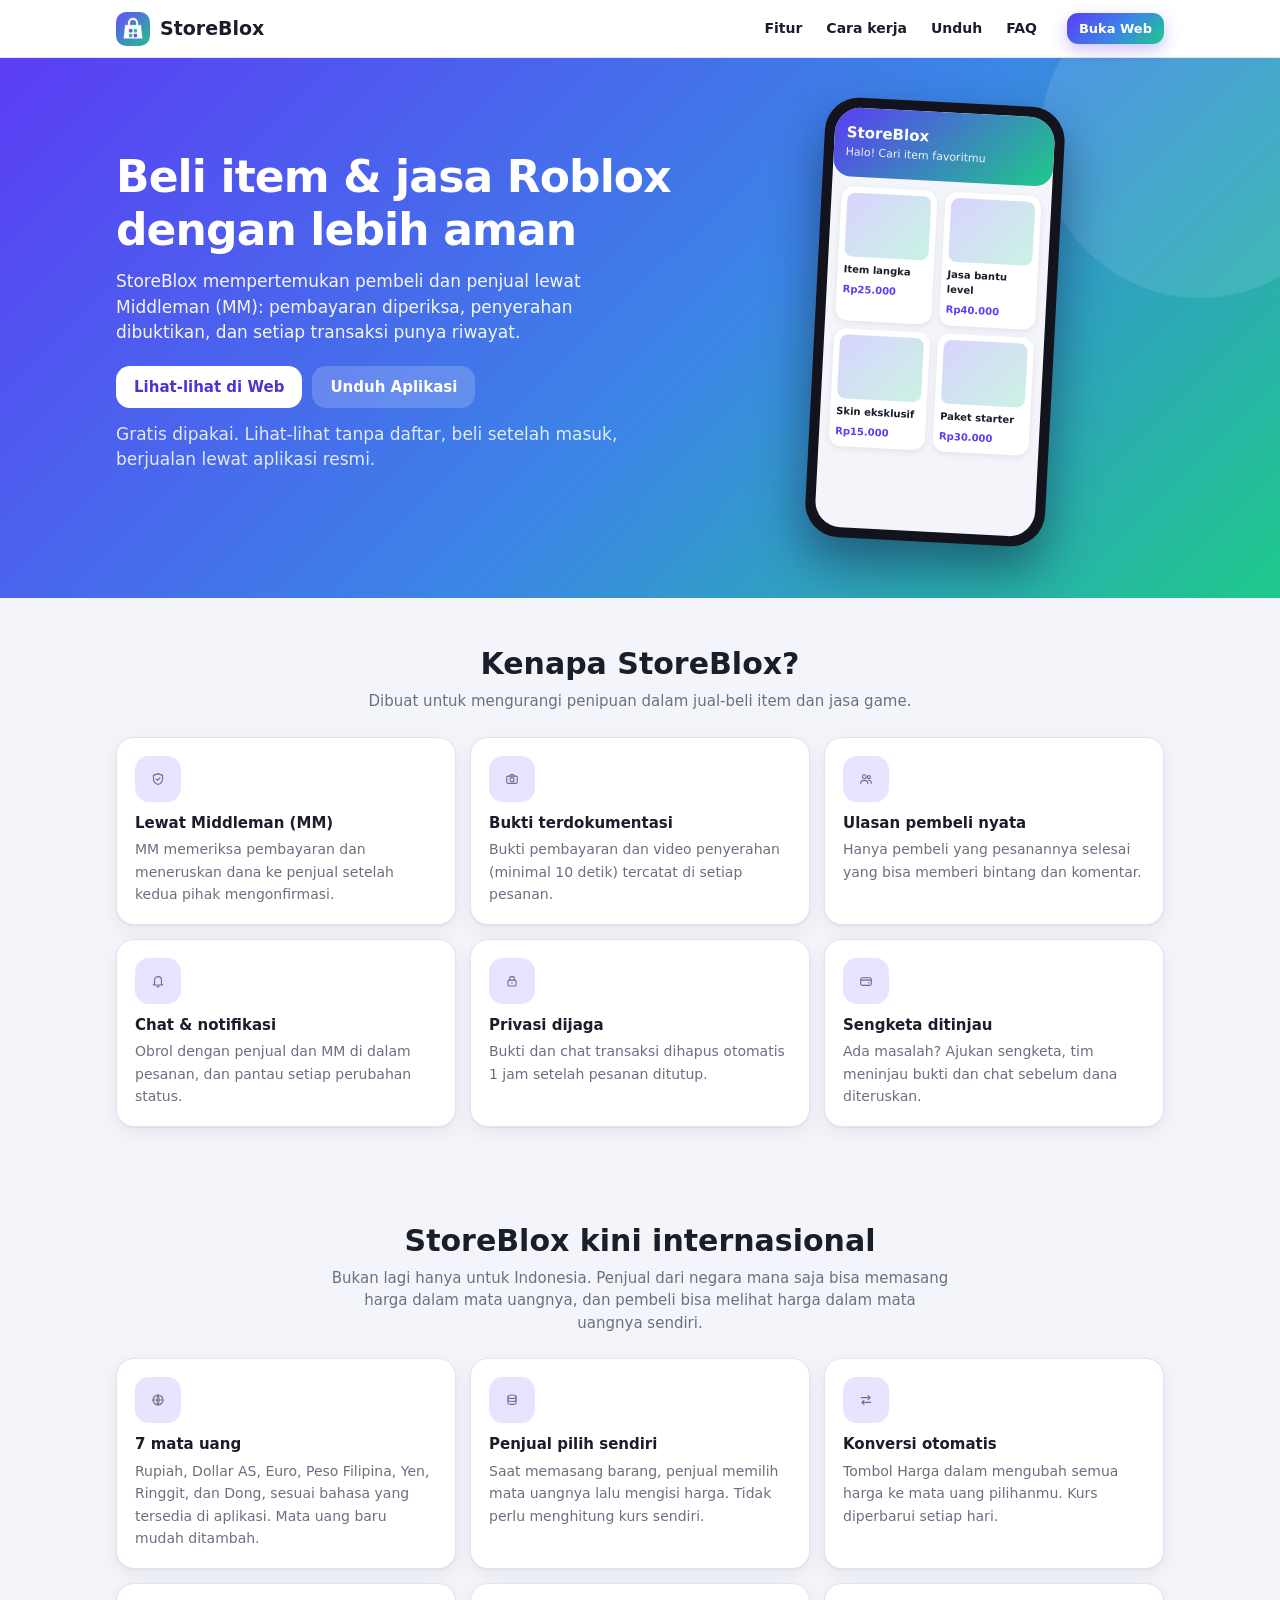
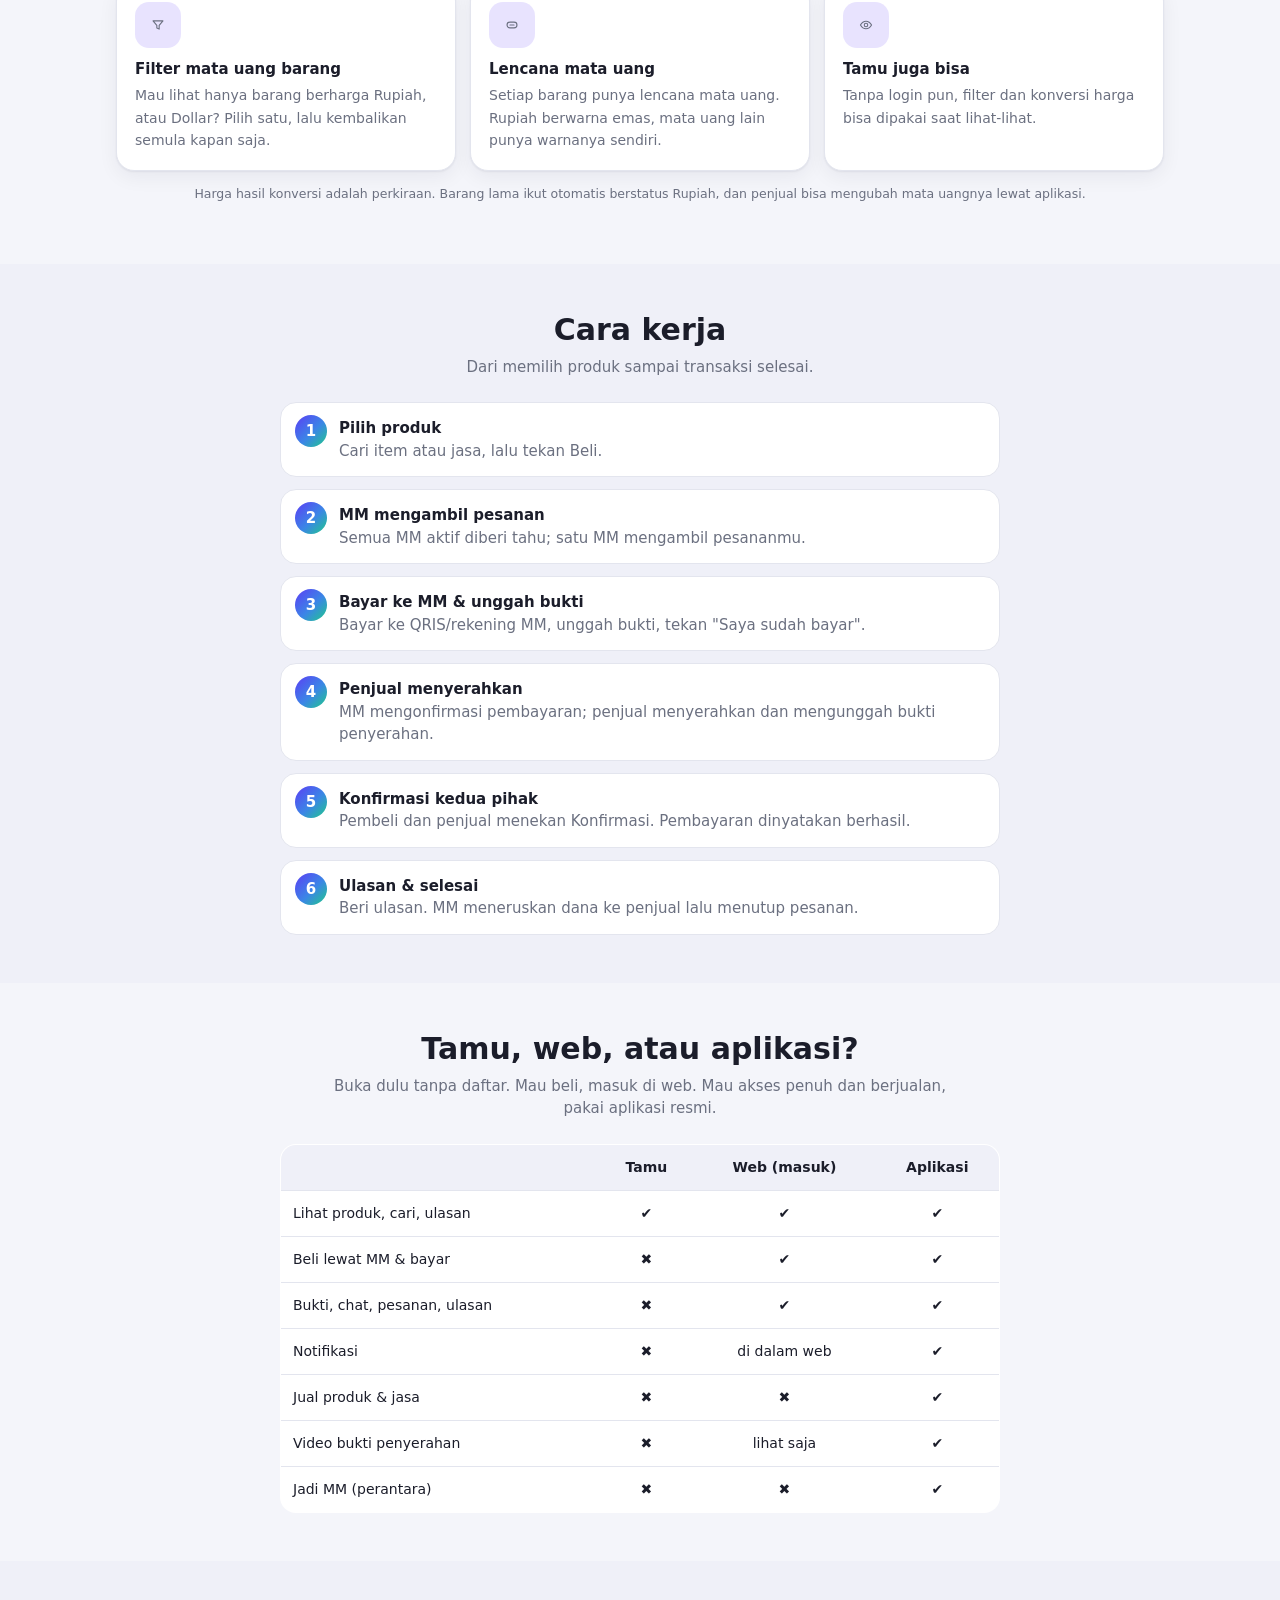
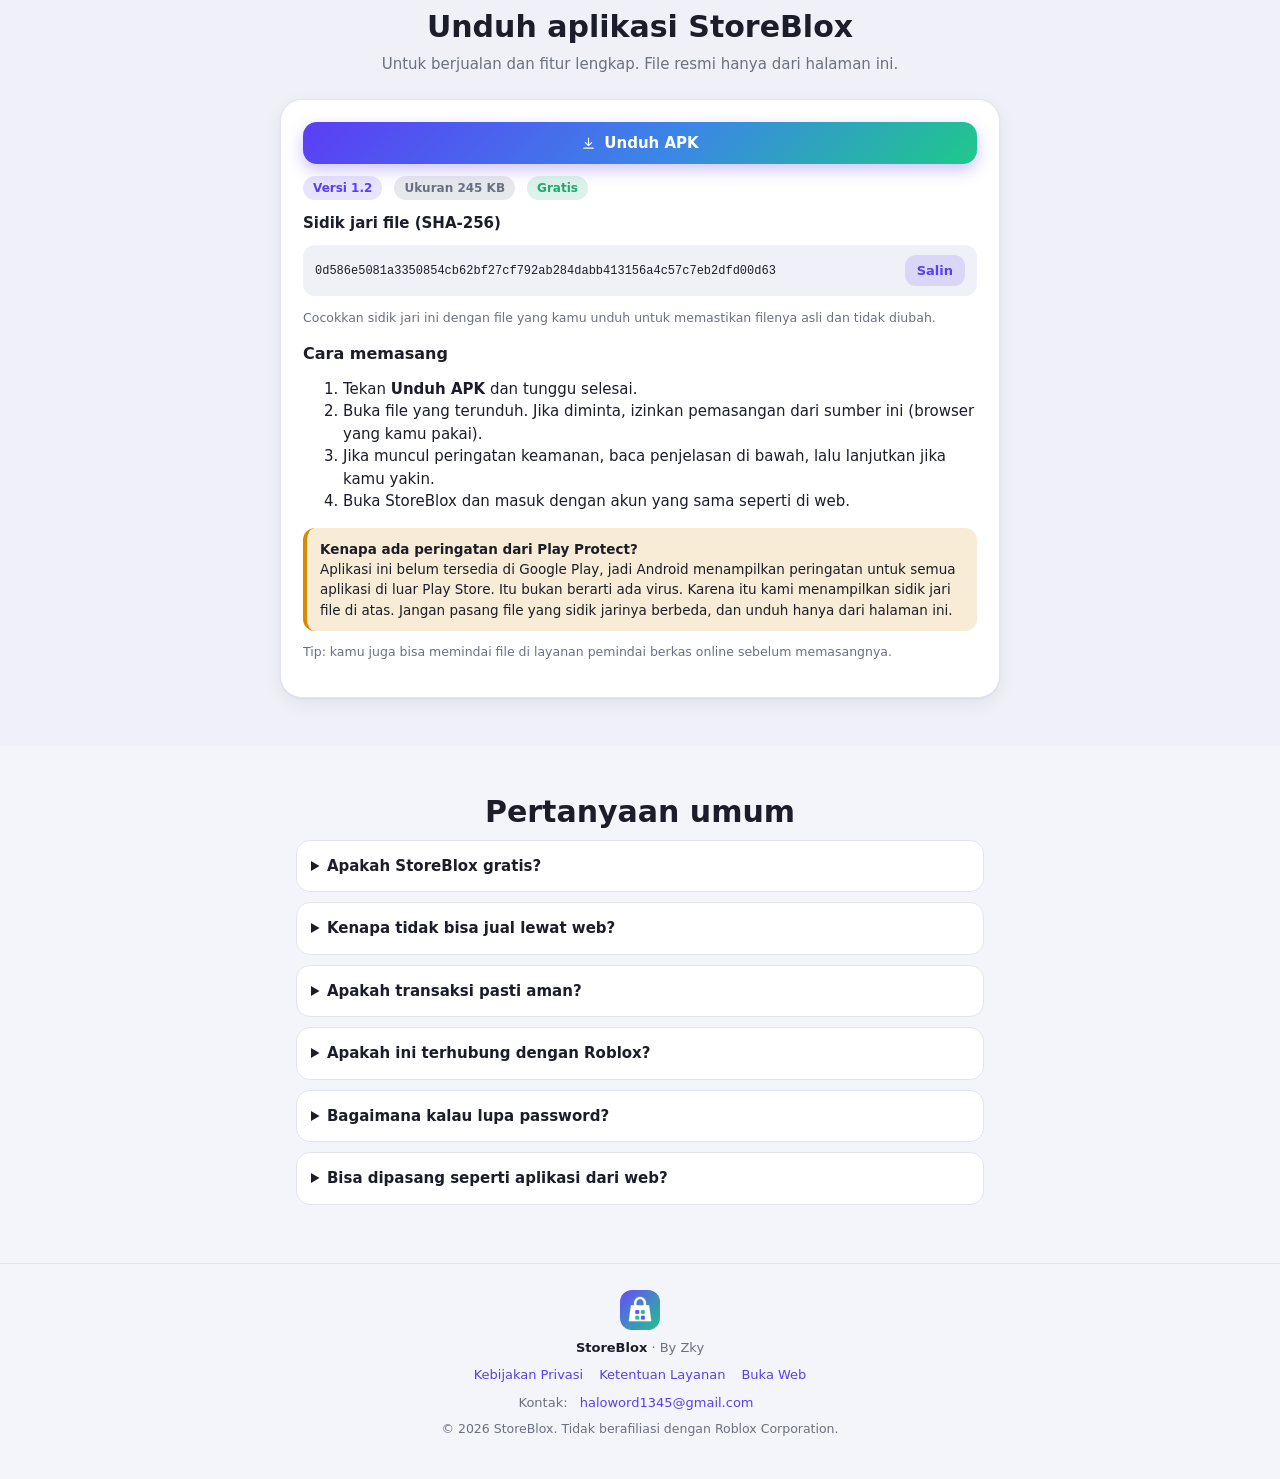
==== index.html @ 83eab91d "Add files via upload" ====
<!doctype html>
<html lang="id">
<head>
<meta charset="utf-8">
<meta name="viewport" content="width=device-width,initial-scale=1,viewport-fit=cover">
<title>StoreBlox (StorBlox) - Marketplace Item &amp; Jasa Roblox</title>
<meta name="description" content="StoreBlox (StorBlox): marketplace item dan jasa Roblox dengan Middleman, bukti terdokumentasi, dan ulasan. Lihat-lihat gratis di web, jual lewat aplikasi.">
<meta name="robots" content="index,follow,max-image-preview:large">
<meta name="theme-color" content="#5b3df5">
<meta http-equiv="Content-Security-Policy" content="default-src 'self'; img-src 'self' data:; style-src 'self' 'unsafe-inline'; script-src 'self'; base-uri 'self'; form-action 'self'; object-src 'none'">
<link rel="canonical" href="https://storblox404.github.io/">
<meta property="og:type" content="website">
<meta property="og:site_name" content="StoreBlox">
<meta property="og:locale" content="id_ID">
<meta property="og:title" content="StoreBlox - Beli item &amp; jasa Roblox lewat MM">
<meta property="og:description" content="Marketplace produk dan jasa Roblox dengan Middleman, bukti terdokumentasi, dan ulasan.">
<meta property="og:url" content="https://storblox404.github.io/">
<meta property="og:image" content="https://storblox404.github.io/og-image.png">
<meta property="og:image:alt" content="StoreBlox - marketplace item dan jasa Roblox">
<meta name="twitter:card" content="summary_large_image">
<meta name="twitter:title" content="StoreBlox (StorBlox) - Marketplace Item &amp; Jasa Roblox">
<meta name="twitter:description" content="Marketplace item dan jasa Roblox dengan Middleman, bukti terdokumentasi, dan ulasan.">
<meta name="twitter:image" content="https://storblox404.github.io/og-image.png">
<link rel="manifest" href="manifest.webmanifest">
<link rel="icon" href="favicon.ico" sizes="48x48">
<link rel="icon" href="icon-192.png" type="image/png" sizes="192x192">
<link rel="icon" href="favicon.png" type="image/png" sizes="48x48">
<link rel="apple-touch-icon" href="apple-touch-icon.png">
<link rel="stylesheet" href="style.css">
<script type="application/ld+json">
{
  "@context": "https://schema.org",
  "@graph": [
    {
      "@type": "WebSite",
      "@id": "https://storblox404.github.io/#website",
      "url": "https://storblox404.github.io/",
      "name": "StoreBlox",
      "alternateName": [
        "StorBlox",
        "Store Blox"
      ],
      "inLanguage": "id",
      "publisher": {
        "@id": "https://storblox404.github.io/#org"
      }
    },
    {
      "@type": "Organization",
      "@id": "https://storblox404.github.io/#org",
      "name": "StoreBlox",
      "alternateName": "StorBlox",
      "url": "https://storblox404.github.io/",
      "logo": "https://storblox404.github.io/icon-512.png",
      "email": "haloword1345@gmail.com"
    }
  ]
}
</script>
</head>
<body>
<header class="lnav"><div class="in">
  <a class="brand" href="index.html"><img src="icon-192.png" alt="" width="34" height="34"><span>StoreBlox</span></a>
  <nav><a href="#fitur">Fitur</a><a href="#cara">Cara kerja</a><a href="#unduh">Unduh</a><a href="#faq">FAQ</a></nav>
  <a class="btn btn-pri btn-sm cta" href="app.html">Buka Web</a>
</div></header>

<section class="lhero"><div class="wrap">
  <div>
    <h1>Beli item &amp; jasa Roblox dengan lebih aman</h1>
    <p>StoreBlox mempertemukan pembeli dan penjual lewat Middleman (MM): pembayaran diperiksa, penyerahan dibuktikan, dan setiap transaksi punya riwayat.</p>
    <div class="btns">
      <a class="btn btn-w" href="app.html">Lihat-lihat di Web</a>
      <a class="btn btn-o" href="#unduh">Unduh Aplikasi</a>
    </div>
    <p class="small" style="margin-top:14px;opacity:.85">Gratis dipakai. Lihat-lihat tanpa daftar, beli setelah masuk, berjualan lewat aplikasi resmi.</p>
  </div>
  <div class="phone" aria-hidden="true"><div class="scr">
    <div class="hb">StoreBlox<div style="font-weight:400;font-size:11px;opacity:.9">Halo! Cari item favoritmu</div></div>
    <div class="g">
      <div class="it"><i></i><b>Item langka</b><span>Rp25.000</span></div>
      <div class="it"><i></i><b>Jasa bantu level</b><span>Rp40.000</span></div>
      <div class="it"><i></i><b>Skin eksklusif</b><span>Rp15.000</span></div>
      <div class="it"><i></i><b>Paket starter</b><span>Rp30.000</span></div>
    </div>
  </div></div>
</div></section>

<section class="l" id="fitur"><div class="wrap">
  <h2>Kenapa StoreBlox?</h2>
  <p class="lead">Dibuat untuk mengurangi penipuan dalam jual-beli item dan jasa game.</p>
  <div class="feats">
    <div class="feat"><div class="ic"><span class="ico"><svg viewBox="0 0 24 24" aria-hidden="true"><path d="M12 2.8L19.8 5.8V11.8C19.8 16.3 16.5 19.8 12 21.4C7.5 19.8 4.2 16.3 4.2 11.8V5.8Z"/><path d="M8.6 12L11.1 14.5L15.6 9.6"/></svg></span></div><b>Lewat Middleman (MM)</b><span>MM memeriksa pembayaran dan meneruskan dana ke penjual setelah kedua pihak mengonfirmasi.</span></div>
    <div class="feat"><div class="ic"><span class="ico"><svg viewBox="0 0 24 24" aria-hidden="true"><rect x="3" y="7" width="18" height="12.5" rx="2.5"/><path d="M8 7L9.6 4.4H14.4L16 7"/><circle cx="12" cy="13.2" r="3.5"/></svg></span></div><b>Bukti terdokumentasi</b><span>Bukti pembayaran dan video penyerahan (minimal 10 detik) tercatat di setiap pesanan.</span></div>
    <div class="feat"><div class="ic"><span class="ico"><svg viewBox="0 0 24 24" aria-hidden="true"><circle cx="9" cy="8" r="3.2"/><path d="M2.8 20C2.8 16.3 5.4 14.4 9 14.4C12.6 14.4 15.2 16.3 15.2 20"/><circle cx="17" cy="8.8" r="2.6"/><path d="M16.2 14.2C19.2 14.2 21.2 16 21.2 19.4"/></svg></span></div><b>Ulasan pembeli nyata</b><span>Hanya pembeli yang pesanannya selesai yang bisa memberi bintang dan komentar.</span></div>
    <div class="feat"><div class="ic"><span class="ico"><svg viewBox="0 0 24 24" aria-hidden="true"><path d="M6 17V10.5A6 6 0 0 1 18 10.5V17L20 18.8H4Z"/><path d="M10 21.3Q12 23 14 21.3"/></svg></span></div><b>Chat &amp; notifikasi</b><span>Obrol dengan penjual dan MM di dalam pesanan, dan pantau setiap perubahan status.</span></div>
    <div class="feat"><div class="ic"><span class="ico"><svg viewBox="0 0 24 24" aria-hidden="true"><rect x="5" y="10.5" width="14" height="10" rx="2.5"/><path d="M8 10.5V8A4 4 0 0 1 16 8V10.5"/><circle class="f" cx="12" cy="15.3" r="1.3"/></svg></span></div><b>Privasi dijaga</b><span>Bukti dan chat transaksi dihapus otomatis 1 jam setelah pesanan ditutup.</span></div>
    <div class="feat"><div class="ic"><span class="ico"><svg viewBox="0 0 24 24" aria-hidden="true"><rect x="3" y="6.5" width="18" height="13" rx="3"/><path d="M3 10.5H21"/><circle class="f" cx="16.8" cy="15" r="1.3"/></svg></span></div><b>Sengketa ditinjau</b><span>Ada masalah? Ajukan sengketa, tim meninjau bukti dan chat sebelum dana diteruskan.</span></div>
  </div>
</div></section>

<section class="l" id="internasional"><div class="wrap">
  <h2>StoreBlox kini internasional</h2>
  <p class="lead">Bukan lagi hanya untuk Indonesia. Penjual dari negara mana saja bisa memasang harga dalam mata uangnya, dan pembeli bisa melihat harga dalam mata uangnya sendiri.</p>
  <div class="feats">
    <div class="feat"><div class="ic"><span class="ico"><svg viewBox="0 0 24 24" aria-hidden="true"><circle cx="12" cy="12" r="8.5"/><path d="M3.5 12H20.5M12 3.5C14.4 6 14.4 18 12 20.5M12 3.5C9.6 6 9.6 18 12 20.5"/></svg></span></div><b>7 mata uang</b><span>Rupiah, Dollar AS, Euro, Peso Filipina, Yen, Ringgit, dan Dong, sesuai bahasa yang tersedia di aplikasi. Mata uang baru mudah ditambah.</span></div>
    <div class="feat"><div class="ic"><span class="ico"><svg viewBox="0 0 24 24" aria-hidden="true"><ellipse cx="12" cy="6.5" rx="7" ry="3"/><path d="M5 6.5V11.5C5 13.2 8.1 14.5 12 14.5C15.9 14.5 19 13.2 19 11.5V6.5"/><path d="M5 11.5V16.5C5 18.2 8.1 19.5 12 19.5C15.9 19.5 19 18.2 19 16.5V11.5"/></svg></span></div><b>Penjual pilih sendiri</b><span>Saat memasang barang, penjual memilih mata uangnya lalu mengisi harga. Tidak perlu menghitung kurs sendiri.</span></div>
    <div class="feat"><div class="ic"><span class="ico"><svg viewBox="0 0 24 24" aria-hidden="true"><path d="M4 8H19M15.5 4.5L19 8L15.5 11.5"/><path d="M20 16H5M8.5 12.5L5 16L8.5 19.5"/></svg></span></div><b>Konversi otomatis</b><span>Tombol Harga dalam mengubah semua harga ke mata uang pilihanmu. Kurs diperbarui setiap hari.</span></div>
    <div class="feat"><div class="ic"><span class="ico"><svg viewBox="0 0 24 24" aria-hidden="true"><path d="M3.5 5H20.5L14 12.8V19L10 17V12.8Z"/></svg></span></div><b>Filter mata uang barang</b><span>Mau lihat hanya barang berharga Rupiah, atau Dollar? Pilih satu, lalu kembalikan semula kapan saja.</span></div>
    <div class="feat"><div class="ic"><span class="ico"><svg viewBox="0 0 24 24" aria-hidden="true"><rect x="3.5" y="7" width="17" height="10" rx="5"/><path d="M8.5 12H15.5"/></svg></span></div><b>Lencana mata uang</b><span>Setiap barang punya lencana mata uang. Rupiah berwarna emas, mata uang lain punya warnanya sendiri.</span></div>
    <div class="feat"><div class="ic"><span class="ico"><svg viewBox="0 0 24 24" aria-hidden="true"><path d="M2.5 12C5 7.5 8.4 5.5 12 5.5C15.6 5.5 19 7.5 21.5 12C19 16.5 15.6 18.5 12 18.5C8.4 18.5 5 16.5 2.5 12Z"/><circle cx="12" cy="12" r="3"/></svg></span></div><b>Tamu juga bisa</b><span>Tanpa login pun, filter dan konversi harga bisa dipakai saat lihat-lihat.</span></div>
  </div>
  <p class="small muted" style="text-align:center;margin-top:14px">Harga hasil konversi adalah perkiraan. Barang lama ikut otomatis berstatus Rupiah, dan penjual bisa mengubah mata uangnya lewat aplikasi.</p>
</div></section>

<section class="l" id="cara" style="background:var(--soft)"><div class="wrap">
  <h2>Cara kerja</h2>
  <p class="lead">Dari memilih produk sampai transaksi selesai.</p>
  <div class="steps">
    <div><b>Pilih produk</b><br><span class="muted">Cari item atau jasa, lalu tekan Beli.</span></div>
    <div><b>MM mengambil pesanan</b><br><span class="muted">Semua MM aktif diberi tahu; satu MM mengambil pesananmu.</span></div>
    <div><b>Bayar ke MM &amp; unggah bukti</b><br><span class="muted">Bayar ke QRIS/rekening MM, unggah bukti, tekan "Saya sudah bayar".</span></div>
    <div><b>Penjual menyerahkan</b><br><span class="muted">MM mengonfirmasi pembayaran; penjual menyerahkan dan mengunggah bukti penyerahan.</span></div>
    <div><b>Konfirmasi kedua pihak</b><br><span class="muted">Pembeli dan penjual menekan Konfirmasi. Pembayaran dinyatakan berhasil.</span></div>
    <div><b>Ulasan &amp; selesai</b><br><span class="muted">Beri ulasan. MM meneruskan dana ke penjual lalu menutup pesanan.</span></div>
  </div>
</div></section>

<section class="l"><div class="wrap">
  <h2>Tamu, web, atau aplikasi?</h2>
  <p class="lead">Buka dulu tanpa daftar. Mau beli, masuk di web. Mau akses penuh dan berjualan, pakai aplikasi resmi.</p>
  <table class="cmp"><tr><th></th><th>Tamu</th><th>Web (masuk)</th><th>Aplikasi</th></tr>
    <tr><td>Lihat produk, cari, ulasan</td><td>✔</td><td>✔</td><td>✔</td></tr>
    <tr><td>Beli lewat MM &amp; bayar</td><td>✖</td><td>✔</td><td>✔</td></tr>
    <tr><td>Bukti, chat, pesanan, ulasan</td><td>✖</td><td>✔</td><td>✔</td></tr>
    <tr><td>Notifikasi</td><td>✖</td><td>di dalam web</td><td>✔</td></tr>
    <tr><td>Jual produk &amp; jasa</td><td>✖</td><td>✖</td><td>✔</td></tr>
    <tr><td>Video bukti penyerahan</td><td>✖</td><td>lihat saja</td><td>✔</td></tr>
    <tr><td>Jadi MM (perantara)</td><td>✖</td><td>✖</td><td>✔</td></tr>
  </table>
</div></section>

<section class="l" id="unduh" style="background:var(--soft)"><div class="wrap">
  <h2>Unduh aplikasi StoreBlox</h2>
  <p class="lead">Untuk berjualan dan fitur lengkap. File resmi hanya dari halaman ini.</p>
  <div class="dl">
    <a id="apkBtn" class="btn btn-pri btn-block" href="#unduh"><span class="ico"><svg viewBox="0 0 24 24" aria-hidden="true"><path d="M12 3.5V15M7 10.5L12 15.5L17 10.5M4.5 19.5H19.5"/></svg></span><span>Unduh APK</span></a>
    <div class="meta"><span class="chip" id="apkVer">Versi -</span><span class="chip k-sub" id="apkSize"></span><span class="chip k-ok">Gratis</span></div>
    <b>Sidik jari file (SHA-256)</b>
    <div class="hash"><code id="apkHash">-</code><button class="btn btn-soft btn-sm" id="copyHash" type="button">Salin</button></div>
    <p class="small muted">Cocokkan sidik jari ini dengan file yang kamu unduh untuk memastikan filenya asli dan tidak diubah.</p>
    <h3 style="font-size:16px;margin-top:16px">Cara memasang</h3>
    <ol>
      <li>Tekan <b>Unduh APK</b> dan tunggu selesai.</li>
      <li>Buka file yang terunduh. Jika diminta, izinkan pemasangan dari sumber ini (browser yang kamu pakai).</li>
      <li>Jika muncul peringatan keamanan, baca penjelasan di bawah, lalu lanjutkan jika kamu yakin.</li>
      <li>Buka StoreBlox dan masuk dengan akun yang sama seperti di web.</li>
    </ol>
    <div class="notice k-warn" style="margin-top:12px"><b>Kenapa ada peringatan dari Play Protect?</b><br>Aplikasi ini belum tersedia di Google Play, jadi Android menampilkan peringatan untuk semua aplikasi di luar Play Store. Itu bukan berarti ada virus. Karena itu kami menampilkan sidik jari file di atas. Jangan pasang file yang sidik jarinya berbeda, dan unduh hanya dari halaman ini.</div>
    <p class="small muted">Tip: kamu juga bisa memindai file di layanan pemindai berkas online sebelum memasangnya.</p>
  </div>
</div></section>

<section class="l faq" id="faq"><div class="wrap" style="max-width:720px">
  <h2>Pertanyaan umum</h2>
  <details><summary>Apakah StoreBlox gratis?</summary><p>Ya, memakai web dan aplikasi gratis.</p></details>
  <details><summary>Kenapa tidak bisa jual lewat web?</summary><p>Penjual perlu mengunggah foto, merekam video bukti penyerahan, dan menerima notifikasi pesanan, yang paling andal di aplikasi. Web dipakai untuk membeli.</p></details>
  <details><summary>Apakah transaksi pasti aman?</summary><p>Tidak ada sistem yang bisa menjamin 100%. StoreBlox mengurangi risiko lewat MM, bukti, dan peninjauan sengketa. Tetap ikuti aturan: jangan bagikan password, PIN, atau kode OTP, dan bayar hanya ke QRIS/rekening yang tertera di halaman pembayaran pesanan.</p></details>
  <details><summary>Apakah ini terhubung dengan Roblox?</summary><p>Tidak. StoreBlox tidak berafiliasi dengan Roblox Corporation. Jual-beli akun, password, cookie, atau token sesi dilarang.</p></details>
  <details><summary>Bagaimana kalau lupa password?</summary><p>Tekan "Lupa password?" di halaman masuk. Kami mengirim kode ke emailmu untuk membuat password baru.</p></details>
  <details><summary>Bisa dipasang seperti aplikasi dari web?</summary><p>Bisa. Buka <a href="app.html">versi web</a> di Chrome, lalu pilih "Tambahkan ke layar utama".</p></details>
</div></section>

<footer class="lf"><div class="wrap">
  <img src="icon-192.png" alt="" width="40" height="40" style="margin:0 auto 8px;border-radius:12px">
  <div><b style="color:var(--text)">StoreBlox</b> · By Zky</div>
  <div style="margin:8px 0"><a href="privacy.html">Kebijakan Privasi</a><a href="terms.html">Ketentuan Layanan</a><a href="app.html">Buka Web</a></div>
  <div>Kontak: <a id="contactMail" href="#">-</a></div>
  <div class="small" style="margin-top:8px">&copy; <span id="yr">2026</span> StoreBlox. Tidak berafiliasi dengan Roblox Corporation.</div>
</div></footer>
<script src="config.js"></script>
<script src="landing.js"></script>
</body>
</html>
---- style.css ----
/* StoreBlox web - gaya bersama (halaman utama dan aplikasi web) */
:root{
  --pri:#5b3df5;--pri2:#3e27c9;--acc:#1fc98a;--blue:#3b86e6;
  --bg:#f4f5fa;--card:#fff;--text:#1b1d2a;--sub:#6b7080;--line:#e3e5ee;
  --danger:#e5484d;--ok:#1fa971;--warn:#d98a00;--soft:#eff0f8;
  --pri-s:rgba(91,61,245,.14);--ok-s:rgba(31,169,113,.15);--warn-s:rgba(217,138,0,.16);--danger-s:rgba(229,72,77,.14);--sub-s:rgba(107,112,128,.16);
  --shadow:0 1px 2px rgba(20,20,50,.06),0 6px 20px rgba(20,20,50,.06);
  --r:16px;--grad:linear-gradient(135deg,#5b3df5 0%,#3b86e6 55%,#1fc98a 100%);
}
:root[data-theme="dark"]{
  --pri:#7c6bff;--pri2:#4a3bc4;--acc:#3dd68c;
  --bg:#0f1117;--card:#1a1d27;--text:#eceef5;--sub:#9aa0b4;--line:#2a2e3d;
  --danger:#ff6369;--ok:#3dd68c;--warn:#ffb224;--soft:#222637;
  --pri-s:rgba(124,107,255,.2);--ok-s:rgba(61,214,140,.18);--warn-s:rgba(255,178,36,.18);--danger-s:rgba(255,99,105,.18);--sub-s:rgba(154,160,180,.2);
  --shadow:0 1px 2px rgba(0,0,0,.4),0 6px 20px rgba(0,0,0,.35);
}
@media (prefers-color-scheme:dark){
  :root:not([data-theme="light"]){
    --pri:#7c6bff;--pri2:#4a3bc4;--acc:#3dd68c;
    --bg:#0f1117;--card:#1a1d27;--text:#eceef5;--sub:#9aa0b4;--line:#2a2e3d;
    --danger:#ff6369;--ok:#3dd68c;--warn:#ffb224;--soft:#222637;
    --pri-s:rgba(124,107,255,.2);--ok-s:rgba(61,214,140,.18);--warn-s:rgba(255,178,36,.18);--danger-s:rgba(255,99,105,.18);--sub-s:rgba(154,160,180,.2);
    --shadow:0 1px 2px rgba(0,0,0,.4),0 6px 20px rgba(0,0,0,.35);
  }
}
*{box-sizing:border-box;-webkit-tap-highlight-color:transparent}
html{scroll-behavior:smooth}
body{margin:0;background:var(--bg);color:var(--text);font:15px/1.5 system-ui,-apple-system,"Segoe UI",Roboto,Arial,sans-serif;-webkit-font-smoothing:antialiased}
a{color:var(--pri);text-decoration:none}
img{max-width:100%;display:block}
button,input,textarea,select{font:inherit;color:inherit}
h1,h2,h3{line-height:1.2;margin:0}
.wrap{width:100%;max-width:1080px;margin:0 auto;padding:0 16px}
.muted{color:var(--sub)}
.small{font-size:12.5px}
.center{text-align:center}
.hidden{display:none!important}

/* tombol */
.btn{display:inline-flex;align-items:center;justify-content:center;gap:8px;border:0;border-radius:14px;padding:12px 18px;font-weight:700;cursor:pointer;transition:transform .12s,box-shadow .12s,opacity .12s;text-decoration:none;line-height:1.2}
.btn:active{transform:scale(.96)}
.btn[disabled],.btn.disabled{opacity:.55;pointer-events:none}
.btn-pri{background:var(--grad);color:#fff;box-shadow:0 6px 16px rgba(91,61,245,.3)}
.btn-soft{background:var(--pri-s);color:var(--pri)}
.btn-ghost{background:transparent;color:var(--text);border:1px solid var(--line)}
.btn-danger{background:var(--danger-s);color:var(--danger)}
.btn-yellow{background:#ffc107;color:#000}
.btn-gray{background:#bdbdbd;color:#616161}
.btn-block{display:flex;width:100%}
.btn-sm{padding:8px 12px;font-size:13px;border-radius:11px}

/* ikon */
.ico{display:inline-flex;vertical-align:middle}
.ico svg{width:1em;height:1em;fill:none;stroke:currentColor;stroke-width:1.9;stroke-linecap:round;stroke-linejoin:round}
.ico svg .f{fill:currentColor;stroke:none}

/* kartu, chip */
.card{background:var(--card);border:1px solid var(--line);border-radius:var(--r);padding:14px;box-shadow:var(--shadow);margin:10px 0}
.chip{display:inline-block;padding:3px 10px;border-radius:999px;font-size:12px;font-weight:700;background:var(--pri-s);color:var(--pri);margin:2px 4px 2px 0}
.chip.k-ok{background:var(--ok-s);color:var(--ok)}.chip.k-warn{background:var(--warn-s);color:var(--warn)}.chip.k-danger{background:var(--danger-s);color:var(--danger)}.chip.k-sub{background:var(--sub-s);color:var(--sub)}
.chips{display:flex;gap:8px;overflow-x:auto;padding:4px 0 8px;scrollbar-width:none}
.chips::-webkit-scrollbar{display:none}
.chips .chip{white-space:nowrap;cursor:pointer;padding:7px 14px;font-size:13px;border:1px solid transparent;background:var(--soft);color:var(--text)}
.chips .chip.on{background:var(--grad);color:#fff}
.notice{border-radius:12px;padding:11px 13px;margin:10px 0;font-size:13.5px;background:var(--pri-s);color:var(--text);border-left:4px solid var(--pri)}
.notice.k-ok{background:var(--ok-s);border-left-color:var(--ok)}.notice.k-warn{background:var(--warn-s);border-left-color:var(--warn)}.notice.k-danger{background:var(--danger-s);border-left-color:var(--danger)}
.grid{display:grid;grid-template-columns:repeat(2,1fr);gap:12px}
@media (min-width:640px){.grid{grid-template-columns:repeat(3,1fr)}}
@media (min-width:900px){.grid{grid-template-columns:repeat(4,1fr)}}
h2.sec{font-size:17px;margin:20px 0 8px}

/* ====== APLIKASI WEB ====== */
#splash{position:fixed;top:0;right:0;bottom:0;left:0;z-index:100;display:flex;flex-direction:column;align-items:center;justify-content:center;background:linear-gradient(135deg,#5b3df5,#3b86e6 55%,#1fc98a);transition:opacity .4s}
#splash.out{opacity:0;pointer-events:none}
#splash .logo{width:112px;height:112px;animation:pop .7s cubic-bezier(.2,1.4,.4,1) both}
#splash .bot{position:absolute;bottom:44px;text-align:center}
#splash b{display:block;font-size:26px;color:#07070e;letter-spacing:.03em}
#splash span{font-size:13px;color:#2d3042}
@keyframes pop{from{transform:scale(.6);opacity:0}to{transform:scale(1);opacity:1}}
.topbar{position:sticky;top:0;z-index:20;background:var(--grad);color:#fff;border-radius:0 0 22px 22px;box-shadow:0 4px 18px rgba(40,30,120,.25)}
.topbar .in{display:flex;align-items:center;gap:10px;max-width:1080px;margin:0 auto;padding:12px 14px 14px}
.brand{display:flex;align-items:center;gap:10px;color:#fff;font-weight:800;font-size:19px}
.brand img{width:34px;height:34px;border-radius:10px;background:#fff}
.tb-search{flex:1;display:none}
.tb-search input{width:100%;border:0;border-radius:12px;padding:10px 14px;background:rgba(255,255,255,.95);color:#1b1d2a;outline:0}
@media (min-width:760px){.tb-search{display:block}.nav-d{display:flex!important}}
.nav-d{display:none;gap:4px}
.nav-d a{color:#fff;padding:8px 12px;border-radius:10px;font-weight:600;font-size:14px;opacity:.9}
.nav-d a.on{background:rgba(255,255,255,.2);opacity:1}
.tb-sp{flex:1}
.ib{position:relative;background:rgba(255,255,255,.18);border:0;color:#fff;width:40px;height:40px;border-radius:12px;font-size:21px;cursor:pointer;display:inline-flex;align-items:center;justify-content:center}
.ib .badge{position:absolute;top:-4px;right:-4px;min-width:18px;height:18px;border-radius:9px;background:#ffc107;color:#000;font-size:11px;font-weight:800;display:flex;align-items:center;justify-content:center;padding:0 4px}
main{max-width:1080px;margin:0 auto;padding:14px 14px 96px}
.bnav{position:fixed;left:0;right:0;bottom:0;z-index:20;display:flex;background:var(--card);border-top:1px solid var(--line);padding:6px 4px calc(6px + env(safe-area-inset-bottom))}
@media (min-width:760px){.bnav{display:none}main{padding-bottom:40px}}
.bnav a{flex:1;display:flex;flex-direction:column;align-items:center;gap:2px;color:var(--sub);font-size:11px;padding:4px 0;border-radius:14px;transition:transform .15s}
.bnav a .ico{font-size:24px;padding:3px 16px;border-radius:14px;transition:background .2s,transform .25s}
.bnav a.on{color:var(--pri);font-weight:700}
.bnav a.on .ico{background:var(--pri-s);animation:bounce .3s}
.bnav a:active{transform:scale(.94)}
@keyframes bounce{0%{transform:scale(.8)}60%{transform:scale(1.1)}100%{transform:scale(1)}}
.hero{background:var(--grad);color:#fff;border-radius:22px;padding:20px;box-shadow:0 10px 26px rgba(91,61,245,.28);position:relative;overflow:hidden}
.hero:after{content:"";position:absolute;right:-40px;top:-40px;width:160px;height:160px;border-radius:50%;background:rgba(255,255,255,.12)}
.hero h1{font-size:22px}.hero p{margin:6px 0 0;opacity:.92}
.pcard{background:var(--card);border:1px solid var(--line);border-radius:var(--r);overflow:hidden;box-shadow:var(--shadow);cursor:pointer;transition:transform .15s;display:flex;flex-direction:column}
.pcard:active{transform:scale(.97)}
.pcard .im{position:relative;height:0;padding-bottom:100%;background:var(--soft);color:var(--sub);font-size:34px;overflow:hidden}
.pcard .im>*{position:absolute;left:0;top:0;width:100%;height:100%}
.pcard .im .ico{display:flex;align-items:center;justify-content:center}
.pcard .im img{object-fit:cover}
.pcard .bd{padding:10px 11px 12px}
.pcard .t{font-weight:700;font-size:14px;display:-webkit-box;-webkit-line-clamp:2;-webkit-box-orient:vertical;overflow:hidden;min-height:2.6em}
.pcard .p{color:var(--pri);font-weight:800;margin-top:4px}
.pcard .s{font-size:12px;color:var(--sub);margin-top:2px}
.gal .main{position:relative;height:0;padding-bottom:75%;border-radius:18px;overflow:hidden;background:var(--soft);font-size:48px;color:var(--sub)}
.gal .main>*{position:absolute;left:0;top:0;width:100%;height:100%}
.gal .main .ico{display:flex;align-items:center;justify-content:center}
.gal .main img{object-fit:contain;background:#000}
.gal .th{display:flex;gap:8px;margin-top:8px;overflow-x:auto}
.gal .th img{width:64px;height:64px;object-fit:cover;border-radius:10px;border:2px solid transparent;cursor:pointer}
.gal .th img.on{border-color:var(--pri)}
.price{font-size:26px;font-weight:800;color:var(--pri);margin:6px 0}
.row{display:flex;align-items:center;gap:12px;padding:12px;background:var(--card);border:1px solid var(--line);border-radius:var(--r);margin:8px 0;box-shadow:var(--shadow);cursor:pointer;transition:transform .15s}
.row:active{transform:scale(.98)}
.row .ic{width:44px;height:44px;border-radius:14px;background:var(--pri-s);color:var(--pri);display:flex;align-items:center;justify-content:center;font-size:22px;flex:none}
.row .tx{flex:1;min-width:0}.row .tx b{display:block}.row .tx span{display:block;color:var(--sub);font-size:12.5px;white-space:pre-line}
.row .ch{color:var(--sub);font-size:18px}
.field{display:flex;align-items:center;gap:10px;background:var(--soft);border:1.5px solid transparent;border-radius:14px;padding:0 12px;margin:10px 0;transition:border-color .15s,background .15s}
.field:focus-within{background:var(--card);border-color:var(--pri)}
.field .ico{color:var(--sub);font-size:20px}
.field input,.field textarea{flex:1;border:0;background:transparent;outline:0;padding:14px 0;min-width:0}
.field textarea{resize:vertical;min-height:90px}
.field.ta{align-items:flex-start}.field.ta .ico{margin-top:14px}
.eye{background:none;border:0;cursor:pointer;color:var(--sub);font-size:20px;display:flex}
.otp input{text-align:center;font-size:28px;font-weight:800;letter-spacing:.3em}
.err{color:var(--danger);font-size:13.5px;min-height:20px;margin:4px 0}
.auth{max-width:440px;margin:0 auto}
.auth .hero{display:flex;align-items:center;gap:14px;margin:6px 0 4px}
.auth .hero img{width:58px;height:58px;border-radius:16px;background:#fff;flex:none;position:relative;z-index:1}
.auth .hero div{position:relative;z-index:1}
.auth h2{font-size:24px;margin:20px 0 6px}
.split{display:flex;gap:8px}.split>*{flex:1}
.pills{display:flex;justify-content:center;gap:10px;margin:18px 0}
.pill{display:inline-flex;align-items:center;gap:6px;background:var(--pri-s);color:var(--pri);border:0;border-radius:20px;padding:8px 14px;font-weight:700;font-size:12.5px;cursor:pointer}
.badge-ic{width:72px;height:72px;border-radius:26px;background:linear-gradient(135deg,#5b3df5,#1fc98a);color:#fff;display:flex;align-items:center;justify-content:center;font-size:34px;margin:22px auto 6px;box-shadow:0 8px 20px rgba(91,61,245,.3)}
.ldr{display:inline-block;width:46px;height:46px;position:relative;animation:spin 1.8s linear infinite}
.ldr i{position:absolute;width:15px;height:15px;border-radius:5px;animation:pulse 1.8s ease-in-out infinite}
.ldr i:nth-child(1){left:3px;top:3px;background:#5b3df5}
.ldr i:nth-child(2){right:3px;top:3px;background:#3b86e6;animation-delay:.3s}
.ldr i:nth-child(3){right:3px;bottom:3px;background:#2fb7a2;animation-delay:.6s}
.ldr i:nth-child(4){left:3px;bottom:3px;background:#1fc98a;animation-delay:.9s}
@keyframes spin{to{transform:rotate(360deg)}}
@keyframes pulse{0%,100%{transform:scale(.6)}50%{transform:scale(1)}}
.load{display:flex;justify-content:center;padding:40px 0}
.scrim{position:fixed;top:0;right:0;bottom:0;left:0;z-index:60;background:rgba(0,0,0,.5);display:flex;align-items:center;justify-content:center;padding:16px;animation:fade .18s}
@keyframes fade{from{opacity:0}to{opacity:1}}
.scrim.bottom{align-items:flex-end}
.modal{background:var(--card);border-radius:22px;padding:20px;width:100%;max-width:440px;box-shadow:0 20px 50px rgba(0,0,0,.35);animation:up .25s cubic-bezier(.2,.9,.3,1.1);max-height:90vh;overflow:auto}
@keyframes up{from{transform:translateY(30px);opacity:0}to{transform:none;opacity:1}}
.modal h3{font-size:18px;margin-bottom:8px}
.modal .acts{display:flex;gap:8px;margin-top:14px}.modal .acts .btn{flex:1}
.success{width:120px;height:120px;margin:0 auto}
.success circle{fill:none;stroke:#1fc98a;stroke-width:6;stroke-linecap:round;stroke-dasharray:283;stroke-dashoffset:283;animation:dash .55s ease forwards;transform:rotate(-90deg);transform-origin:50% 50%}
.success path{fill:none;stroke:#1fc98a;stroke-width:7;stroke-linecap:round;stroke-linejoin:round;stroke-dasharray:70;stroke-dashoffset:70;animation:dash .4s .45s ease forwards}
@keyframes dash{to{stroke-dashoffset:0}}
#toasts{position:fixed;left:0;right:0;bottom:84px;z-index:90;display:flex;flex-direction:column;align-items:center;gap:8px;pointer-events:none}
.toast{background:#1b1d2a;color:#fff;padding:10px 16px;border-radius:12px;font-size:14px;max-width:90%;box-shadow:0 8px 20px rgba(0,0,0,.3);animation:up .2s}
.toast.bad{background:#b3262b}.toast.good{background:#13795b}
.bub{max-width:82%;padding:8px 12px;border-radius:14px;margin:6px 0;background:var(--soft);font-size:14px;white-space:pre-wrap;word-break:break-word}
.bub small{display:block;color:var(--sub);font-size:11px;margin-bottom:2px}
.bub.me{margin-left:auto;background:var(--pri-s)}
.stars{color:#f5a623;letter-spacing:2px}
.starpick{display:flex;gap:6px;justify-content:center;font-size:34px;margin:10px 0}
.starpick span{cursor:pointer;color:var(--line)}.starpick span.on{color:#f5a623}
.proof img,.proof video{width:100%;border-radius:12px;max-height:340px;object-fit:contain;background:#000}
.qr{max-width:300px;margin:8px auto;border-radius:14px;background:#fff;padding:8px}
.tl{border-left:2px solid var(--line);margin:8px 0 8px 8px;padding-left:14px}
.tl div{margin:8px 0;position:relative}.tl div:before{content:"";position:absolute;left:-20px;top:6px;width:10px;height:10px;border-radius:50%;background:var(--pri)}
.tl b{display:block}.tl span{color:var(--sub);font-size:12.5px}
.sellbox{background:var(--grad);color:#fff;border-radius:var(--r);padding:16px;margin:14px 0}
.sellbox .btn{background:#fff;color:var(--pri);margin-top:10px}

/* ====== HALAMAN UTAMA (index.html) ====== */
.lnav{position:sticky;top:0;z-index:30;background:var(--card);border-bottom:1px solid var(--line)}
.lnav .in{display:flex;align-items:center;gap:12px;max-width:1080px;margin:0 auto;padding:10px 16px}
.lnav .brand{color:var(--text)}
.lnav nav{display:none;gap:4px;margin-left:auto}
.lnav nav a{color:var(--text);padding:8px 10px;border-radius:10px;font-weight:600;font-size:14px}
.lnav .cta{margin-left:auto}
@media (min-width:820px){.lnav nav{display:flex}.lnav .cta{margin-left:8px}}
.lhero{background:var(--grad);color:#fff;padding:44px 0 56px;position:relative;overflow:hidden}
.lhero:before{content:"";position:absolute;right:-80px;top:-80px;width:320px;height:320px;border-radius:50%;background:rgba(255,255,255,.1)}
.lhero .wrap{display:grid;gap:28px;align-items:center;position:relative}
@media (min-width:820px){.lhero .wrap{grid-template-columns:1.1fr .9fr}}
.lhero h1{font-size:clamp(28px,5vw,44px);letter-spacing:-.02em}
.lhero p{font-size:17px;opacity:.95;margin:12px 0 20px;max-width:520px}
.lhero .btns{display:flex;gap:10px;flex-wrap:wrap}
.lhero .btn-w{background:#fff;color:#4a35d4}
.lhero .btn-o{background:rgba(255,255,255,.18);color:#fff}
.phone{width:240px;margin:0 auto;border-radius:34px;background:#12131c;padding:10px;box-shadow:0 24px 50px rgba(10,10,40,.45);transform:rotate(3deg)}
.phone .scr{border-radius:26px;background:#f4f5fa;overflow:hidden;height:420px;color:#1b1d2a}
.phone .hb{background:linear-gradient(135deg,#5b3df5,#1fc98a);color:#fff;padding:14px 12px 16px;border-radius:0 0 18px 18px;font-weight:800}
.phone .g{display:grid;grid-template-columns:1fr 1fr;gap:8px;padding:10px}
.phone .it{background:#fff;border-radius:12px;padding:6px;box-shadow:0 2px 6px rgba(0,0,0,.08)}
.phone .it i{display:block;height:64px;border-radius:8px;background:linear-gradient(135deg,#d9d3ff,#c9f3e3)}
.phone .it b{display:block;font-size:10px;margin-top:5px}.phone .it span{font-size:10px;color:#5b3df5;font-weight:800}
section.l{padding:48px 0}
section.l h2{font-size:clamp(22px,3.5vw,30px);text-align:center;margin-bottom:8px}
section.l .lead{text-align:center;color:var(--sub);max-width:620px;margin:0 auto 24px}
.feats{display:grid;gap:14px;grid-template-columns:1fr}
@media (min-width:640px){.feats{grid-template-columns:repeat(2,1fr)}}
@media (min-width:920px){.feats{grid-template-columns:repeat(3,1fr)}}
.feat{background:var(--card);border:1px solid var(--line);border-radius:18px;padding:18px;box-shadow:var(--shadow)}
.feat .ic{width:46px;height:46px;border-radius:14px;background:var(--pri-s);color:var(--pri);display:flex;align-items:center;justify-content:center;font-size:24px;margin-bottom:10px}
.feat b{display:block;margin-bottom:4px}.feat span{color:var(--sub);font-size:14px}
.steps{counter-reset:s;display:grid;gap:12px;max-width:720px;margin:0 auto}
.steps div{counter-increment:s;background:var(--card);border:1px solid var(--line);border-radius:16px;padding:14px 14px 14px 58px;position:relative}
.steps div:before{content:counter(s);position:absolute;left:14px;top:12px;width:32px;height:32px;border-radius:50%;background:var(--grad);color:#fff;font-weight:800;display:flex;align-items:center;justify-content:center}
.cmp{width:100%;max-width:720px;margin:0 auto;border-collapse:collapse;background:var(--card);border-radius:16px;overflow:hidden;border:1px solid var(--line)}
.cmp th,.cmp td{padding:12px;border-bottom:1px solid var(--line);text-align:center;font-size:14px}
.cmp th:first-child,.cmp td:first-child{text-align:left}
.cmp th{background:var(--soft)}
.dl{background:var(--card);border:1px solid var(--line);border-radius:22px;padding:22px;max-width:720px;margin:0 auto;box-shadow:var(--shadow)}
.dl .meta{display:flex;gap:8px;flex-wrap:wrap;margin:10px 0}
.hash{display:flex;gap:8px;align-items:center;background:var(--soft);border-radius:12px;padding:10px 12px;margin:10px 0}
.hash code{flex:1;word-break:break-all;font-size:12px}
.faq details{background:var(--card);border:1px solid var(--line);border-radius:14px;margin:10px 0;padding:0 14px}
.faq summary{cursor:pointer;padding:14px 0;font-weight:700}
.faq details p{margin:0 0 14px;color:var(--sub)}
footer.lf{border-top:1px solid var(--line);padding:26px 0 40px;text-align:center;color:var(--sub);font-size:13px}
footer.lf a{margin:0 8px}
.doc{max-width:760px;margin:0 auto;padding:20px 16px 60px}
.doc h1{font-size:28px;margin:10px 0}.doc h2{font-size:19px;margin:24px 0 6px}.doc p,.doc li{color:var(--text)}
.doc .warn{background:var(--warn-s);border-left:4px solid var(--warn);border-radius:10px;padding:10px 12px;margin:12px 0;font-size:14px}

/* ===== Mode tamu & tingkat akses (tamu / web / aplikasi) ===== */
.guestbar{display:flex;align-items:center;gap:12px;background:var(--card);border:1px solid var(--line);border-radius:var(--r);padding:12px;margin:12px 0;box-shadow:var(--shadow)}
.guestbar .gb-ic{width:42px;height:42px;border-radius:14px;background:var(--pri-s);color:var(--pri);display:flex;align-items:center;justify-content:center;font-size:22px;flex:none}
.guestbar .gb-tx{flex:1;min-width:0}
.guestbar .gb-tx b{display:block;font-size:14px}
.guestbar .gb-tx .small{color:var(--sub)}
.guestbar .btn{background:var(--grad);color:#fff;flex:none}
.gbtn{background:rgba(255,255,255,.95);color:var(--pri)}
.tiers{display:grid;gap:8px;margin:12px 0 4px;text-align:left}
.tier{display:flex;gap:12px;align-items:flex-start;padding:11px 12px;border:1px solid var(--line);border-radius:14px;background:var(--soft)}
.tier.on{border-color:var(--pri);background:var(--pri-s)}
.tier .ti{width:38px;height:38px;border-radius:12px;background:var(--card);color:var(--pri);display:flex;align-items:center;justify-content:center;font-size:20px;flex:none}
.tier .tx{flex:1;min-width:0}
.tier .tx b{font-size:14px}
.tier .pct{display:inline-block;margin-left:8px;padding:1px 8px;border-radius:999px;font-size:11px;font-weight:800;background:var(--pri-s);color:var(--pri)}
.tier.on .pct{background:var(--pri);color:#fff}
.gate-ic{width:64px;height:64px;border-radius:22px;margin:0 auto 10px;background:var(--grad);color:#fff;display:flex;align-items:center;justify-content:center;font-size:30px;box-shadow:0 10px 24px rgba(91,61,245,.35)}
.locked{display:flex;align-items:center;gap:8px;padding:11px 13px;margin:10px 0;border:1px dashed var(--line);border-radius:12px;color:var(--sub);font-size:13.5px}
.locked .ico{color:var(--pri);font-size:18px}
.cmp th:nth-child(n+2),.cmp td:nth-child(n+2){text-align:center}

/* ===== Mata uang: tombol filter, lencana, lembar pilihan ===== */
.curbar{display:flex;gap:8px;margin:12px 0}
.curbar::-webkit-scrollbar{display:none}
.cbtn{display:flex;align-items:center;gap:7px;flex:1 1 0;min-width:0;justify-content:center;border:1px solid var(--line);background:var(--card);color:var(--text);border-radius:999px;padding:8px 13px;font-size:13px;font-weight:600;white-space:nowrap;cursor:pointer;font-family:inherit;box-shadow:var(--shadow)}
.cbtn .ico{font-size:17px;color:var(--pri)}
.cbtn .cl{color:var(--sub);font-weight:500}
.cbtn b{font-weight:800}
.cbtn.on{border-color:var(--pri);background:var(--pri-s)}
.cbtn.rst{padding:8px 10px;flex:none}
.cbtn.rst .ico{color:var(--sub)}
.cbadge{display:inline-flex;align-items:center;justify-content:center;min-width:26px;height:22px;padding:0 7px;border-radius:999px;font-size:11.5px;font-weight:800;color:#fff;background:#8a8fa6;flex:none;letter-spacing:.2px;line-height:1}
.cbadge.big{min-width:40px;height:40px;border-radius:14px;font-size:15px}
.cb-IDR{background:linear-gradient(135deg,#f7d56a,#d89a14);color:#4a3200;box-shadow:inset 0 0 0 1px rgba(184,134,11,.4)}
.cb-USD{background:linear-gradient(135deg,#34c46f,#17803f)}
.cb-EUR{background:linear-gradient(135deg,#5c97ff,#2354c9)}
.cb-PHP{background:linear-gradient(135deg,#ff6b9a,#c2255c)}
.cb-JPY{background:linear-gradient(135deg,#ff9a4d,#d9480f)}
.cb-MYR{background:linear-gradient(135deg,#26c6da,#0b7285)}
.cb-VND{background:linear-gradient(135deg,#ff7b7b,#c92a2a)}
.cb-ALL{background:var(--pri-s);color:var(--pri)}
.cb-ALL .ico{font-size:20px}
.prow{display:flex;align-items:center;gap:8px;margin-top:5px}
.prow .pv{min-width:0}
.prow .p{margin-top:0}
.ps{font-size:11px;color:var(--sub);margin-top:1px}
.pricebox{display:flex;align-items:center;gap:12px;margin:10px 0}
.pricebox .price{margin:0}
.modal.sheet{padding:16px 16px 18px;max-width:460px}
.sheet-hd{display:flex;align-items:flex-start;gap:10px;margin-bottom:12px}
.sheet-tt{flex:1;display:flex;flex-direction:column;gap:2px}
.sheet-tt b{font-size:17px}
.sheet-x{width:38px;height:38px;border-radius:12px;border:1px solid var(--line);background:var(--soft);color:var(--text);display:flex;align-items:center;justify-content:center;flex:none;cursor:pointer;font-size:20px}
.clist{display:flex;flex-direction:column;gap:6px}
.crow{display:flex;align-items:center;gap:12px;width:100%;text-align:left;padding:9px 10px;border:1px solid var(--line);border-radius:14px;background:var(--card);color:var(--text);cursor:pointer;font-family:inherit}
.crow.on{border-color:var(--pri);background:var(--pri-s)}
.crow .ct{flex:1;min-width:0;display:flex;flex-direction:column}
.crow .ct b{font-size:14.5px}
.crow .ck{color:var(--pri);font-size:20px;display:flex}
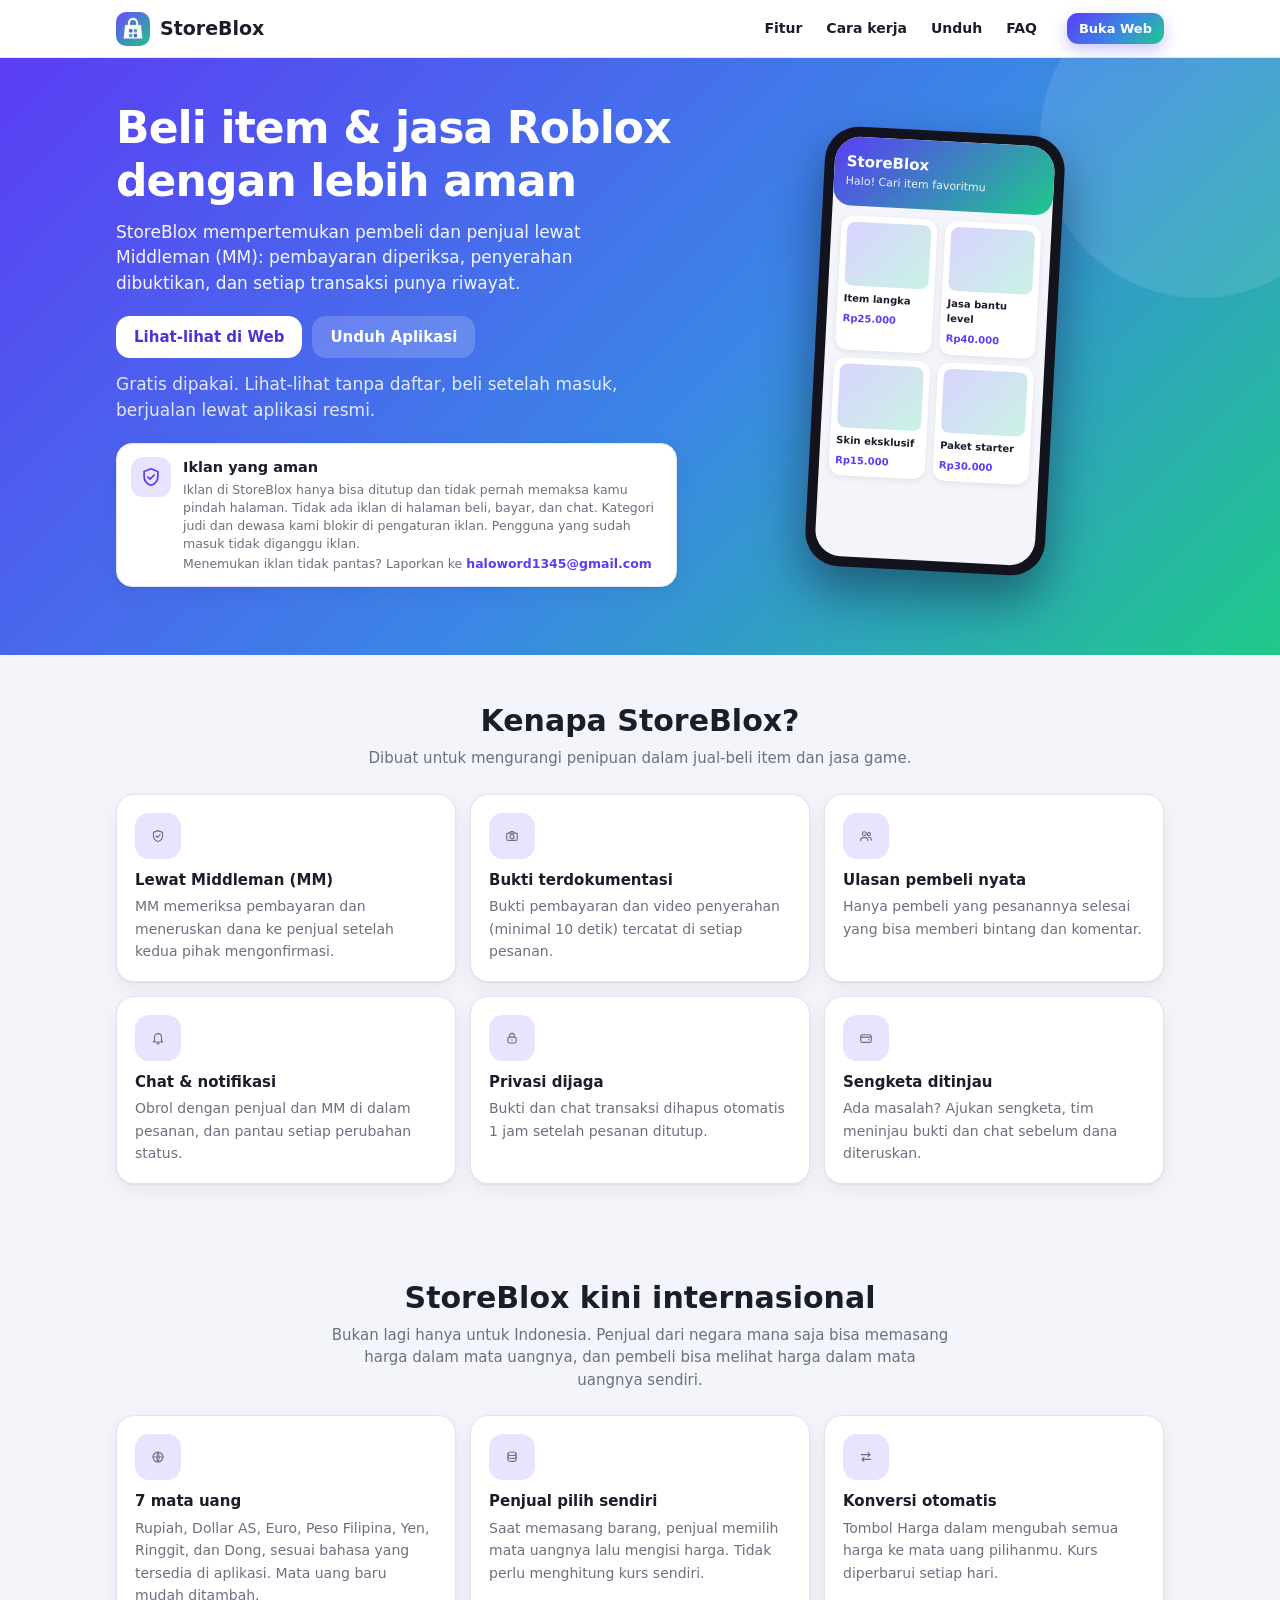
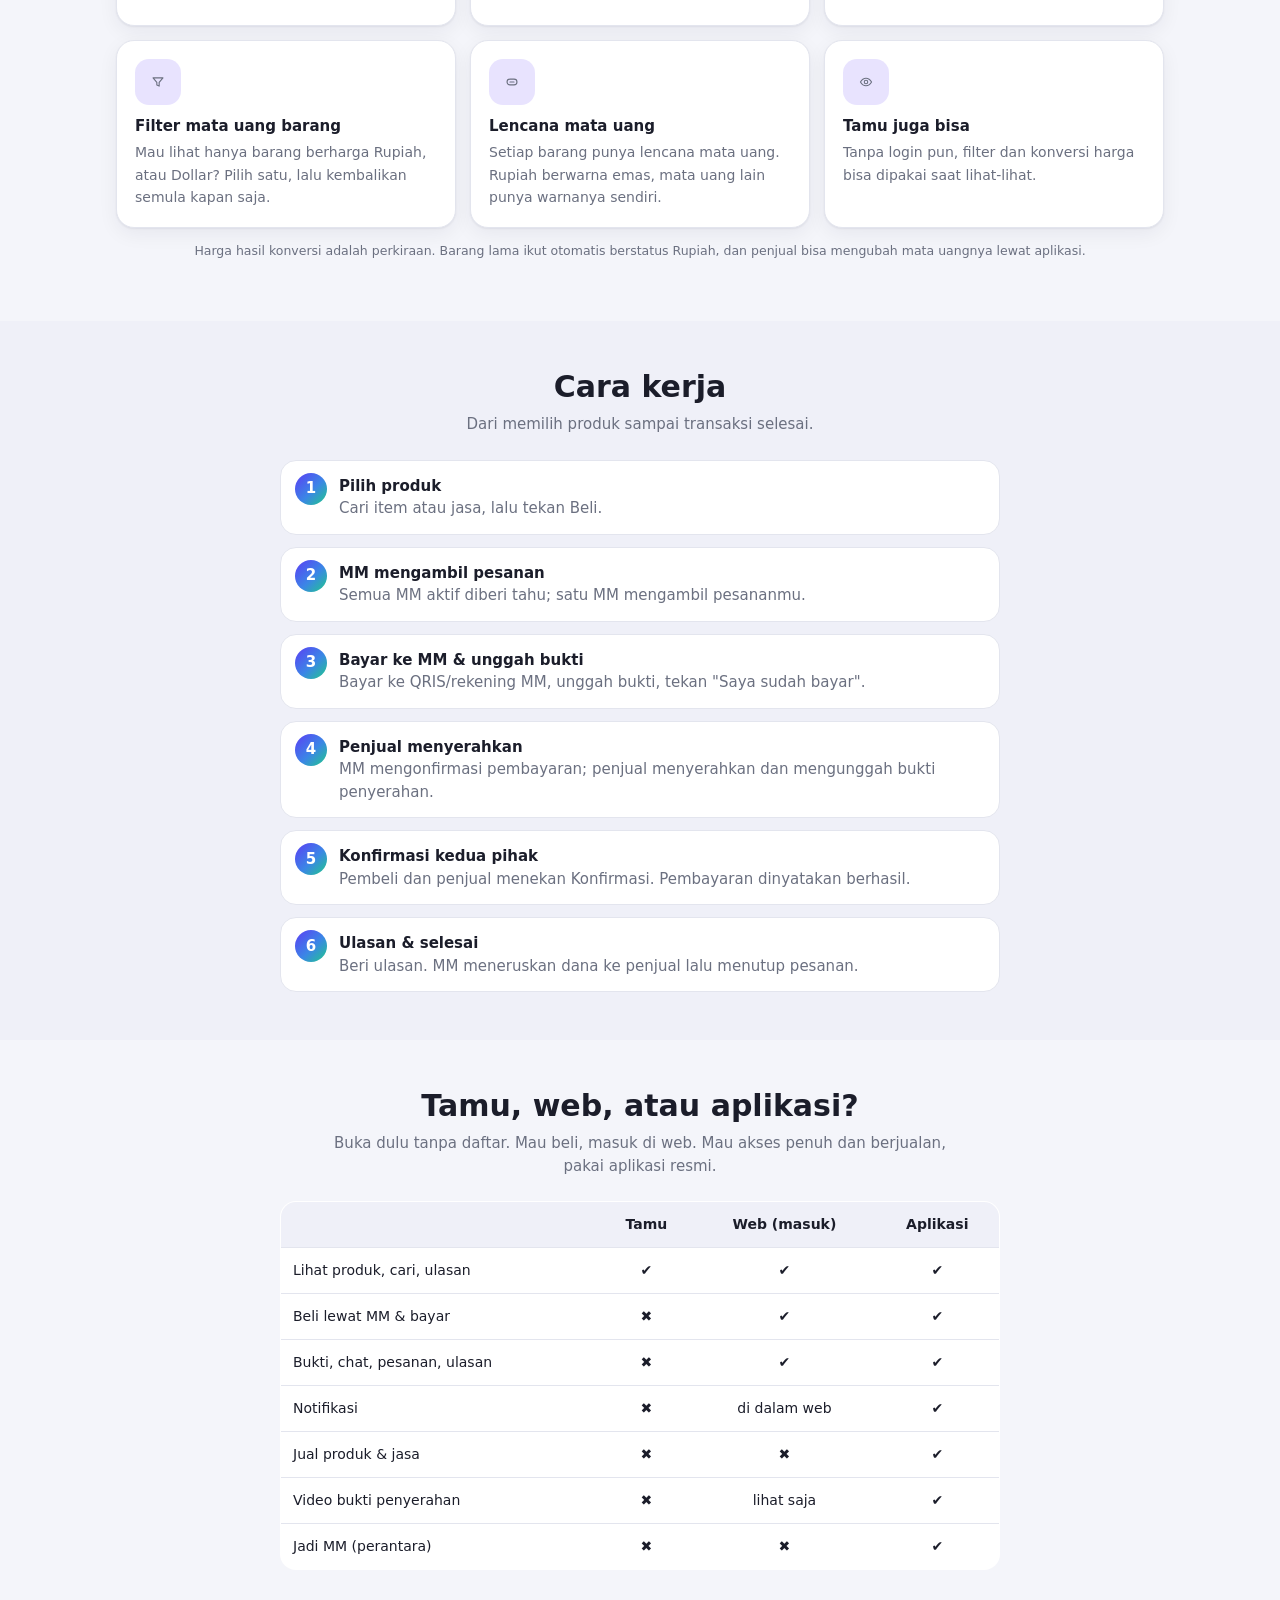
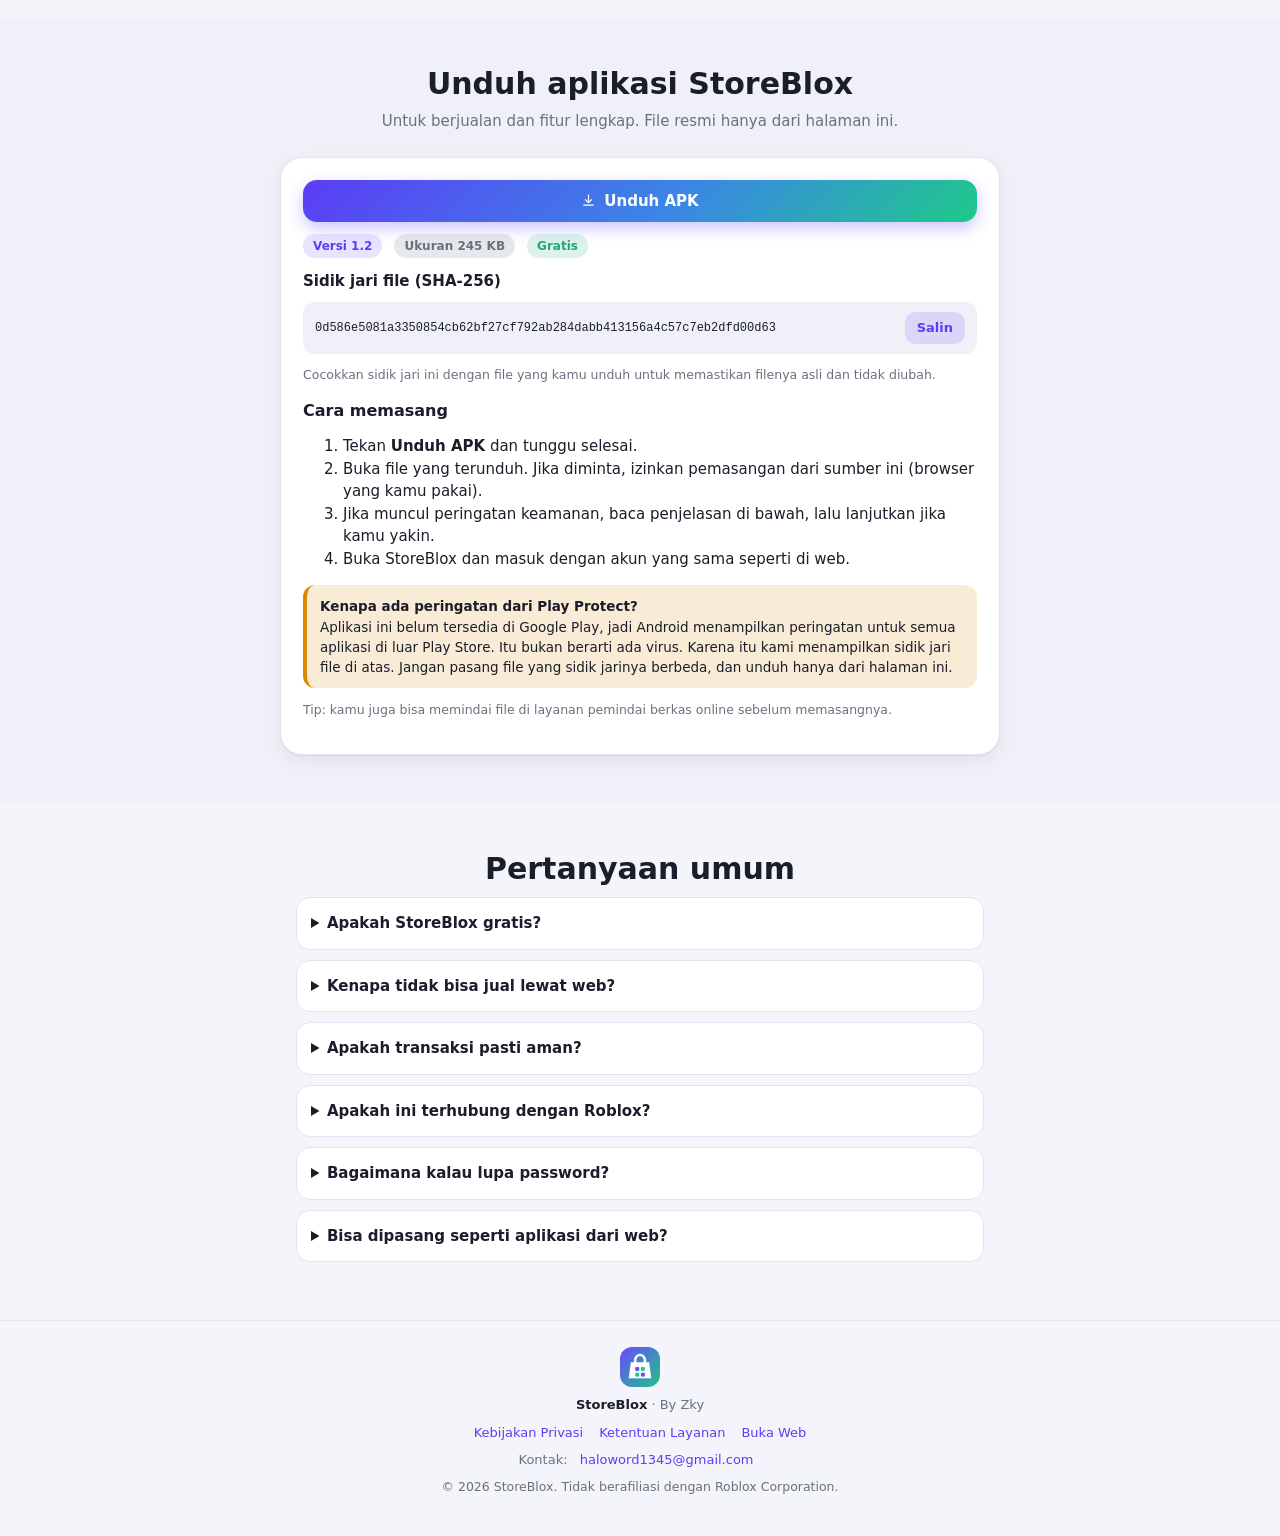
==== commit 4eb89561: "Add files via upload" ====
--- a/index.html
+++ b/index.html
@@ -74,6 +74,7 @@
       <a class="btn btn-o" href="#unduh">Unduh Aplikasi</a>
     </div>
     <p class="small" style="margin-top:14px;opacity:.85">Gratis dipakai. Lihat-lihat tanpa daftar, beli setelah masuk, berjualan lewat aplikasi resmi.</p>
+    <div id="adsNotice" style="margin-top:14px"></div>
   </div>
   <div class="phone" aria-hidden="true"><div class="scr">
     <div class="hb">StoreBlox<div style="font-weight:400;font-size:11px;opacity:.9">Halo! Cari item favoritmu</div></div>
@@ -179,6 +180,7 @@
   <div class="small" style="margin-top:8px">&copy; <span id="yr">2026</span> StoreBlox. Tidak berafiliasi dengan Roblox Corporation.</div>
 </div></footer>
 <script src="config.js"></script>
+<script src="ads.js"></script>
 <script src="landing.js"></script>
 </body>
 </html>
--- a/style.css
+++ b/style.css
@@ -292,3 +292,24 @@
 .crow .ct{flex:1;min-width:0;display:flex;flex-direction:column}
 .crow .ct b{font-size:14.5px}
 .crow .ck{color:var(--pri);font-size:20px;display:flex}
+
+/* ===== Iklan aman ===== */
+.adnote{display:flex;gap:12px;align-items:flex-start;padding:13px 14px;margin:12px 0;border-radius:16px;background:var(--card);border:1px solid var(--line);color:var(--text);text-align:left;box-shadow:var(--shadow)}
+.adnote-ic{width:40px;height:40px;border-radius:12px;background:var(--pri-s);color:var(--pri);display:flex;align-items:center;justify-content:center;flex:none}
+.adnote-tx{flex:1;min-width:0}
+.adnote-tx b{display:block;font-size:14.5px;margin-bottom:2px}
+.adnote-tx .small{color:var(--sub);line-height:1.45;margin-top:2px}
+.adnote-tx a{color:var(--pri);font-weight:600}
+.adbox{margin:16px 0;padding:8px 10px 10px;border:1px dashed var(--line);border-radius:14px;background:var(--card)}
+.adlabel{font-size:10.5px;font-weight:800;letter-spacing:.6px;text-transform:uppercase;color:var(--sub)}
+.adbody{display:flex;align-items:center;justify-content:center;min-height:90px;margin-top:6px;border-radius:10px;background:var(--soft);color:var(--sub);font-size:13px}
+.adbody.tall{min-height:260px}
+.adov{position:fixed;inset:0;z-index:9999;background:rgba(15,17,30,.72);display:flex;align-items:center;justify-content:center;padding:18px}
+.adcard{width:100%;max-width:340px;background:var(--card);color:var(--text);border-radius:22px;padding:22px 18px;text-align:center;box-shadow:0 24px 60px rgba(0,0,0,.4)}
+.adcard.wide{max-width:400px;text-align:left;padding:14px}
+.adcd-t{font-size:14px;color:var(--sub)}
+.adcd-n{font-size:64px;font-weight:800;color:var(--pri);line-height:1.1;margin:6px 0 10px}
+.adskip{border:1px solid var(--line);background:var(--soft);color:var(--text);border-radius:12px;padding:9px 18px;font-weight:700;font-family:inherit;cursor:pointer}
+.adhead{display:flex;align-items:center;justify-content:space-between;margin-bottom:4px}
+.adx{width:44px;height:44px;border-radius:12px;border:1px solid var(--line);background:var(--soft);color:var(--text);font-size:18px;cursor:pointer}
+.adframe{display:block;width:100%;border:0;margin-top:6px;border-radius:10px;background:transparent}
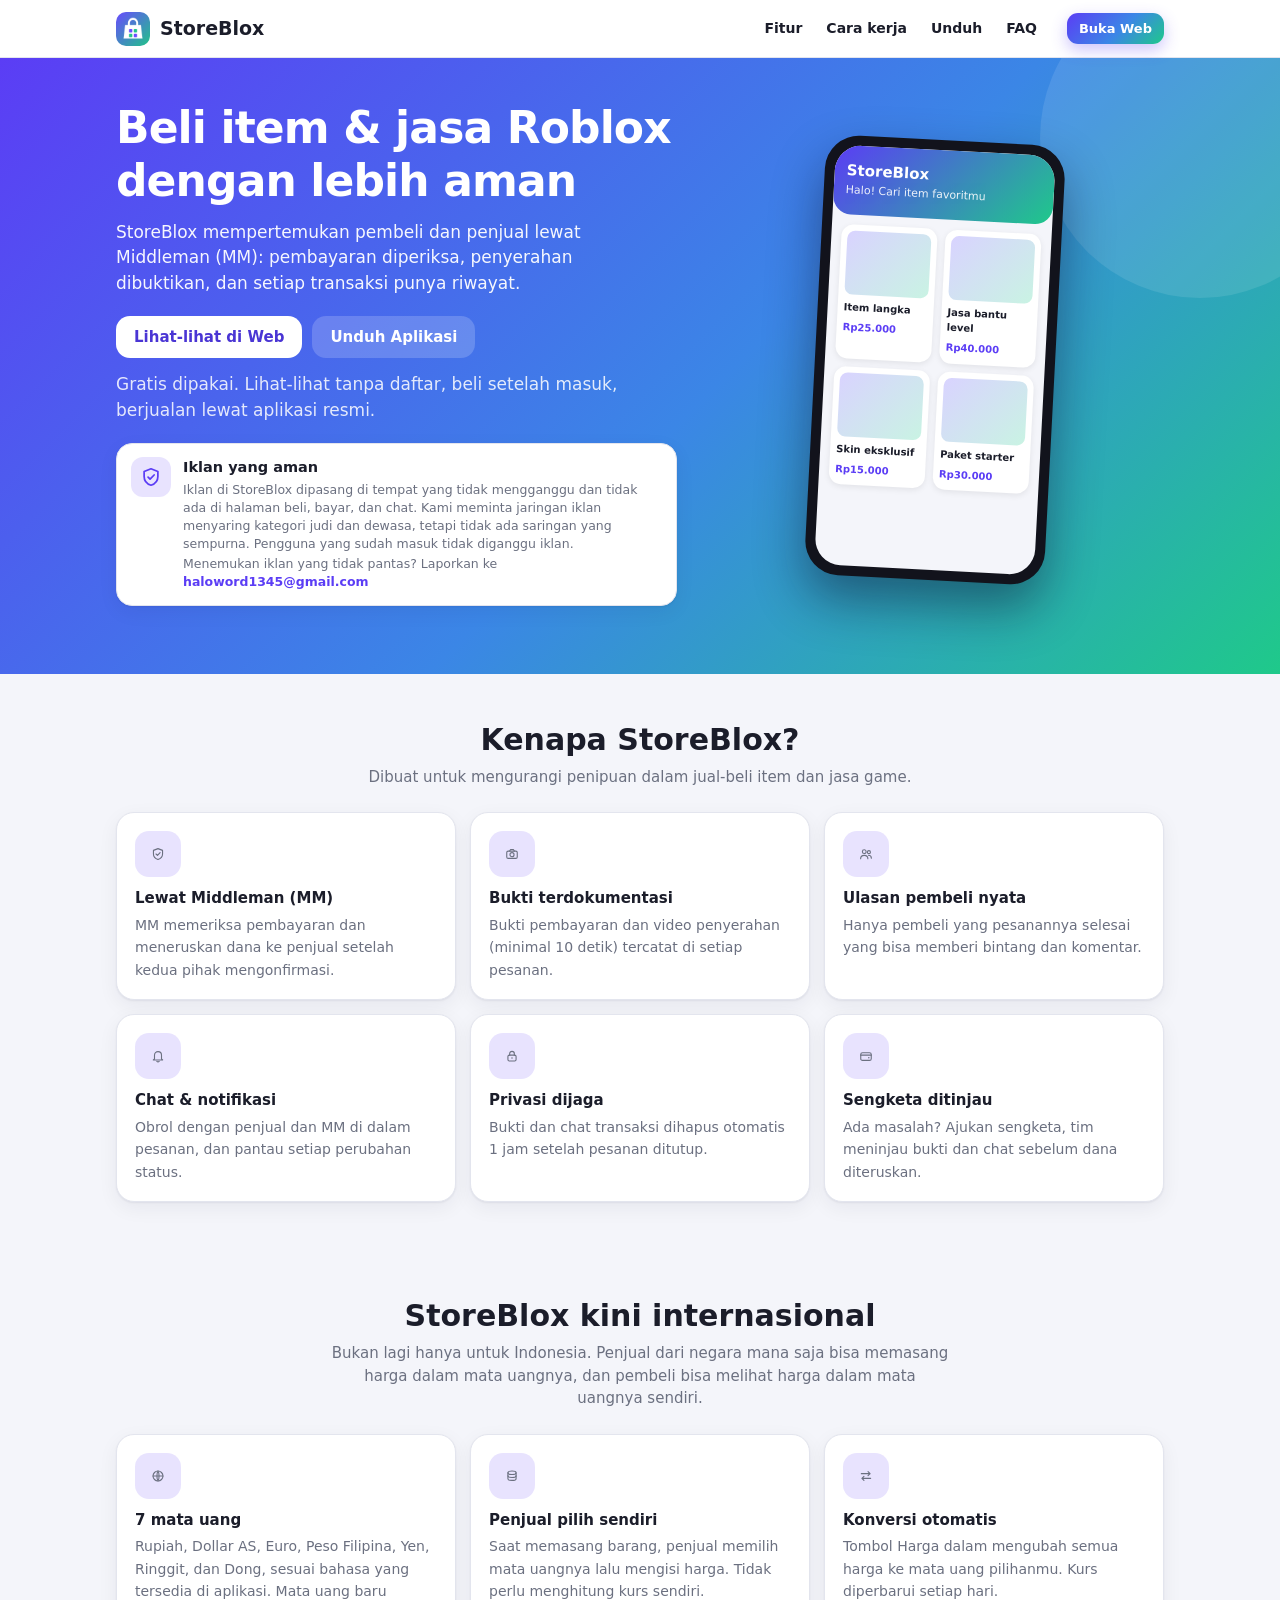
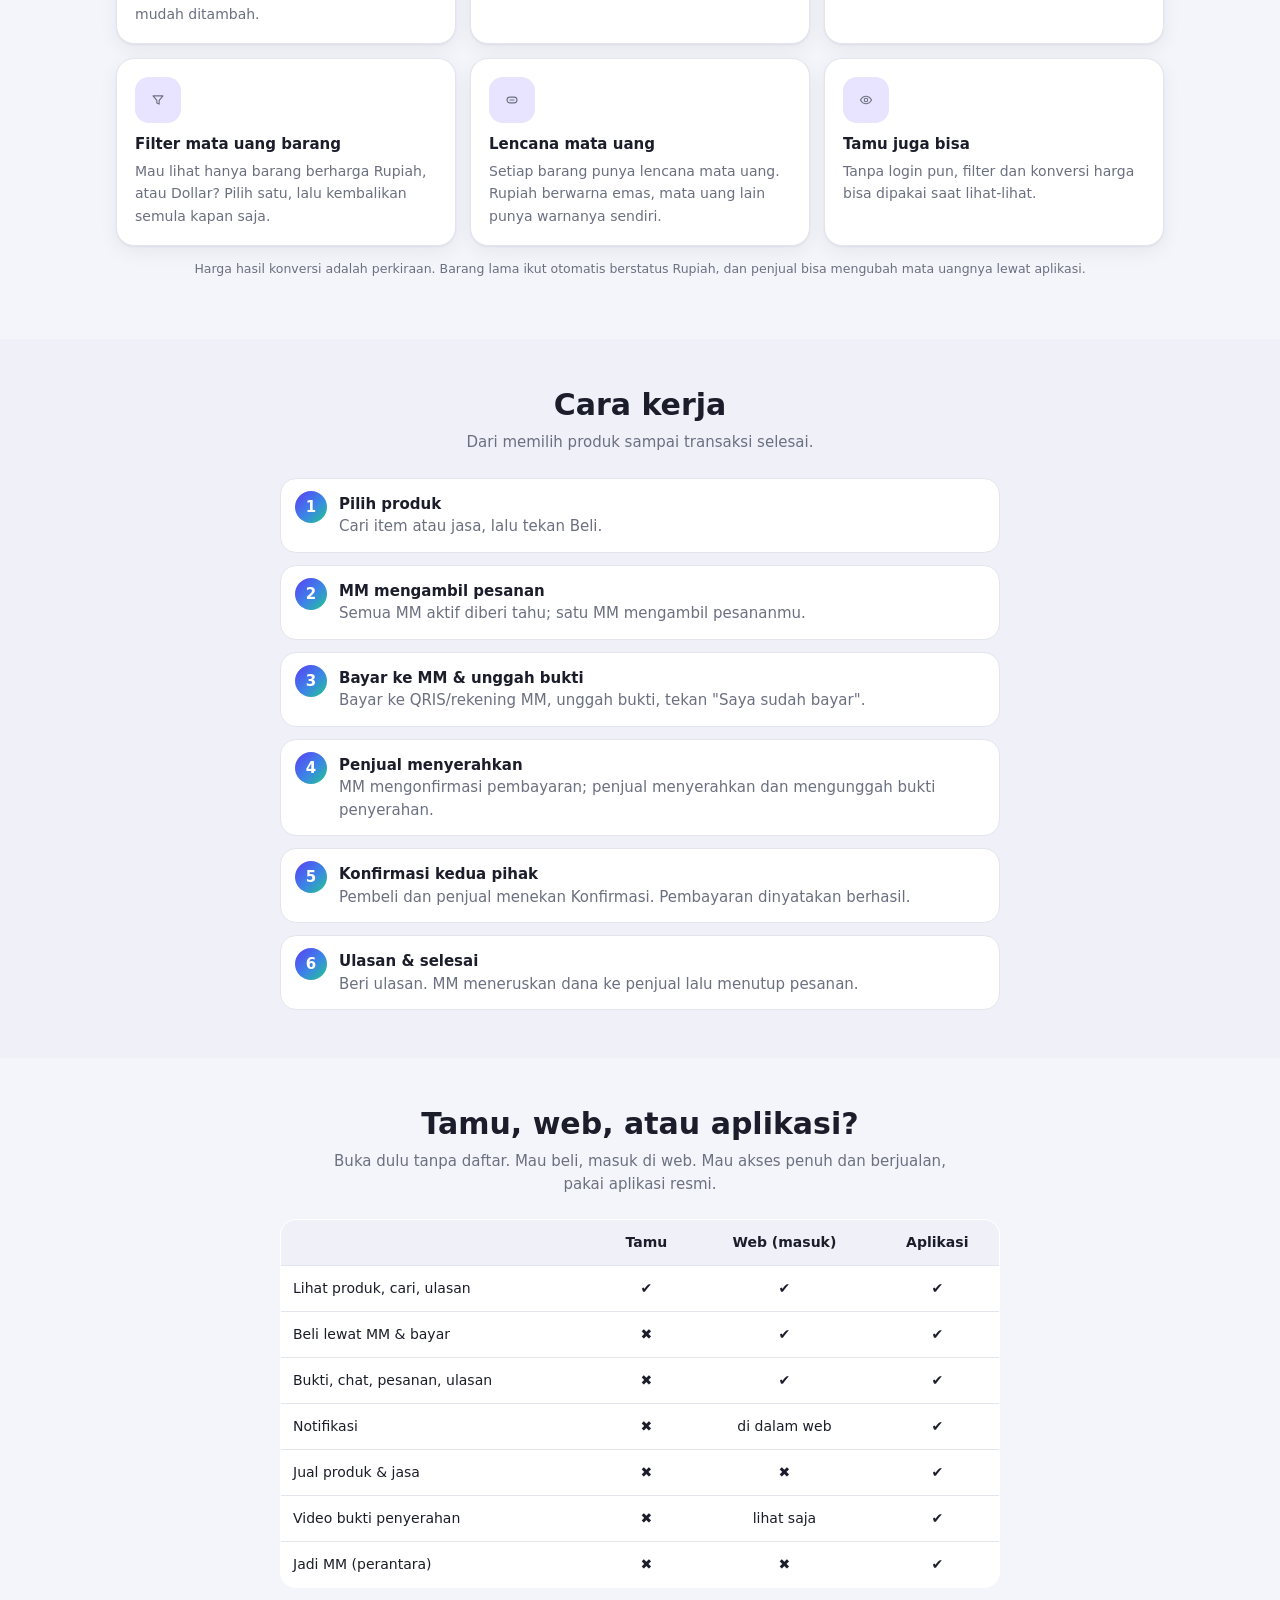
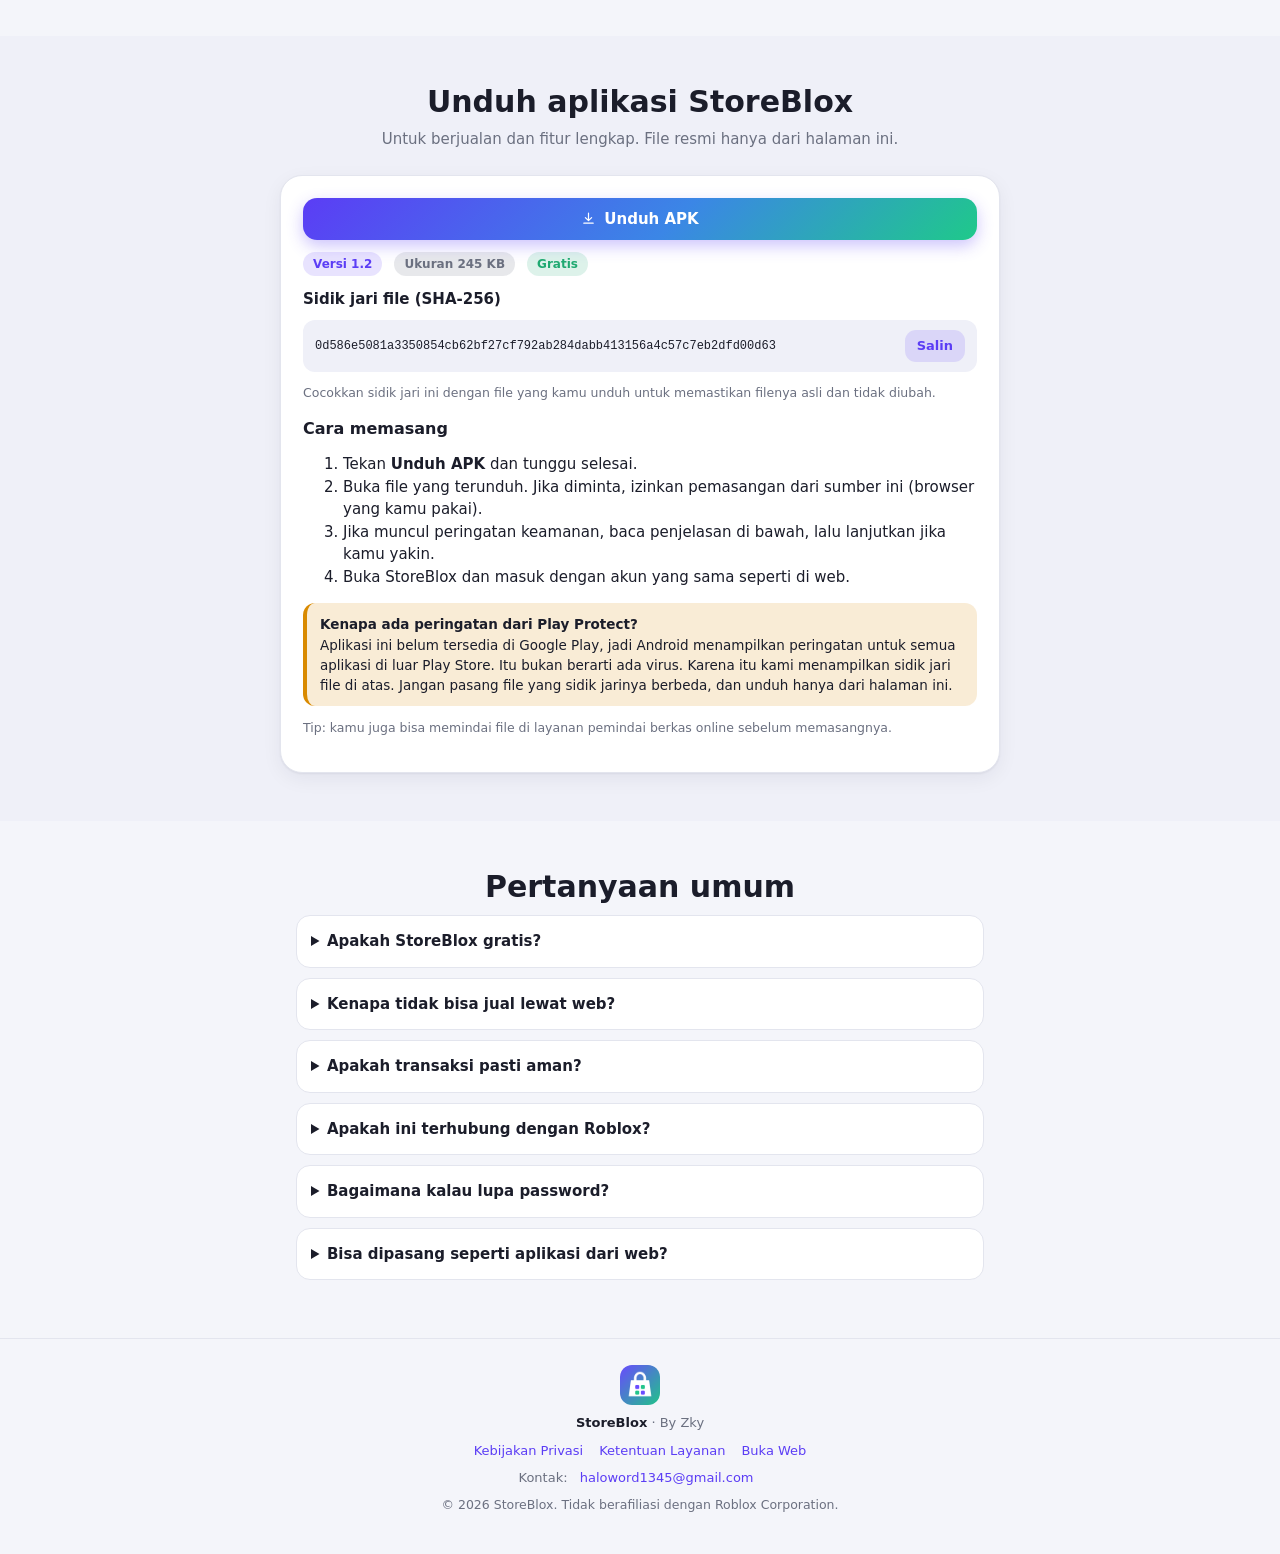
==== commit 409bb504: "Add files via upload" ====
--- a/index.html
+++ b/index.html
@@ -7,7 +7,7 @@
 <meta name="description" content="StoreBlox (StorBlox): marketplace item dan jasa Roblox dengan Middleman, bukti terdokumentasi, dan ulasan. Lihat-lihat gratis di web, jual lewat aplikasi.">
 <meta name="robots" content="index,follow,max-image-preview:large">
 <meta name="theme-color" content="#5b3df5">
-<meta http-equiv="Content-Security-Policy" content="default-src 'self'; img-src 'self' data:; style-src 'self' 'unsafe-inline'; script-src 'self'; base-uri 'self'; form-action 'self'; object-src 'none'">
+<meta http-equiv="Content-Security-Policy" content="default-src 'self'; img-src 'self' data: https:; style-src 'self' 'unsafe-inline'; script-src 'self' https://bauval.org; frame-src https:; connect-src 'self' https://bauval.org; font-src 'self' data: https:; base-uri 'self'; form-action 'self'; object-src 'none'">
 <link rel="canonical" href="https://storblox404.github.io/">
 <meta property="og:type" content="website">
 <meta property="og:site_name" content="StoreBlox">
--- a/style.css
+++ b/style.css
@@ -313,3 +313,11 @@
 .adhead{display:flex;align-items:center;justify-content:space-between;margin-bottom:4px}
 .adx{width:44px;height:44px;border-radius:12px;border:1px solid var(--line);background:var(--soft);color:var(--text);font-size:18px;cursor:pointer}
 .adframe{display:block;width:100%;border:0;margin-top:6px;border-radius:10px;background:transparent}
+.adwall{position:fixed;inset:0;z-index:99999;background:rgba(15,17,30,.94);display:flex;align-items:center;justify-content:center;padding:20px}
+.adwall-card{width:100%;max-width:420px;background:var(--card);color:var(--text);border-radius:22px;padding:24px 20px;text-align:center;box-shadow:0 24px 60px rgba(0,0,0,.5)}
+.adwall-card h2{margin:0 0 6px;font-size:22px}
+.adwall-card h3{margin:0 0 6px;font-size:18px}
+.adwall-card p{margin:0 0 12px;color:var(--sub);line-height:1.5;font-size:14px}
+.adwall-hr{border:0;border-top:1px solid var(--line);margin:14px 0}
+.adwall-btn{width:100%;border:0;border-radius:14px;padding:14px;font-weight:800;font-size:15px;color:#fff;background:linear-gradient(135deg,#5b3df5,#26c28a);cursor:pointer;font-family:inherit}
+
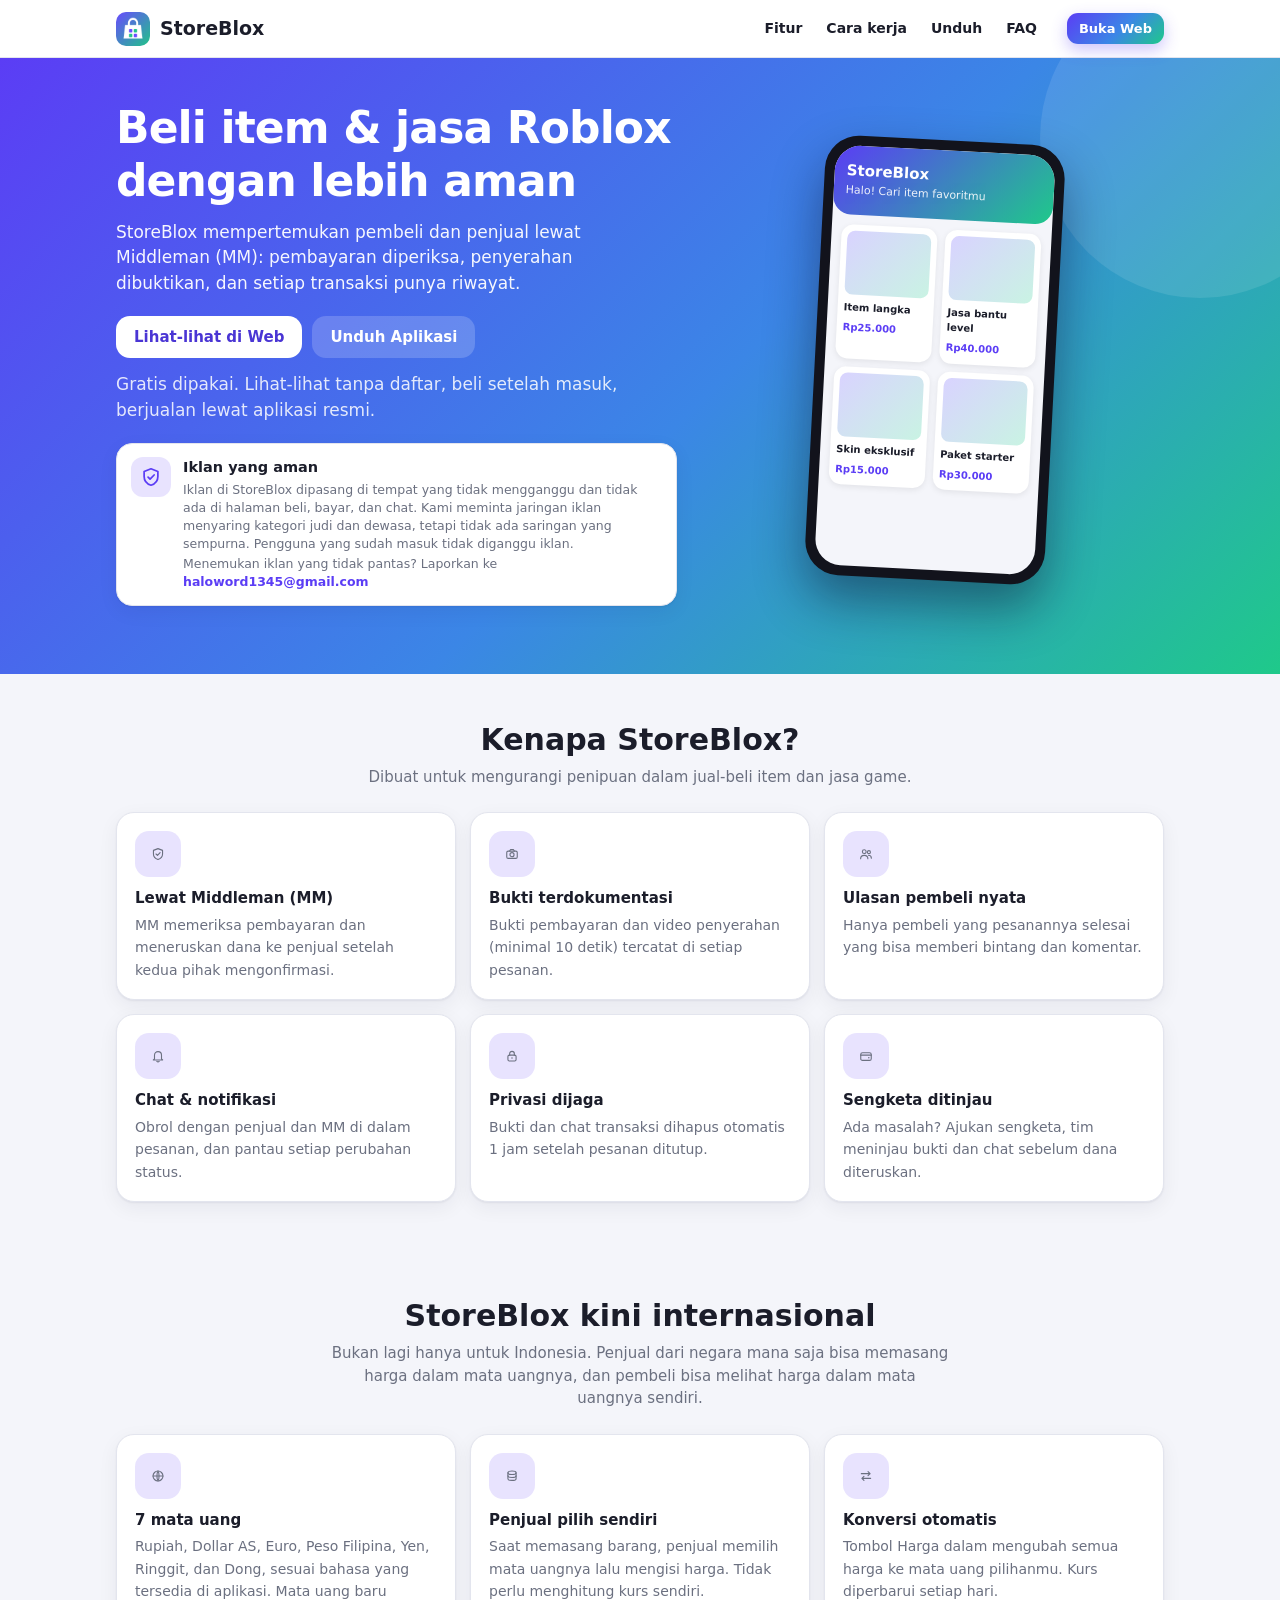
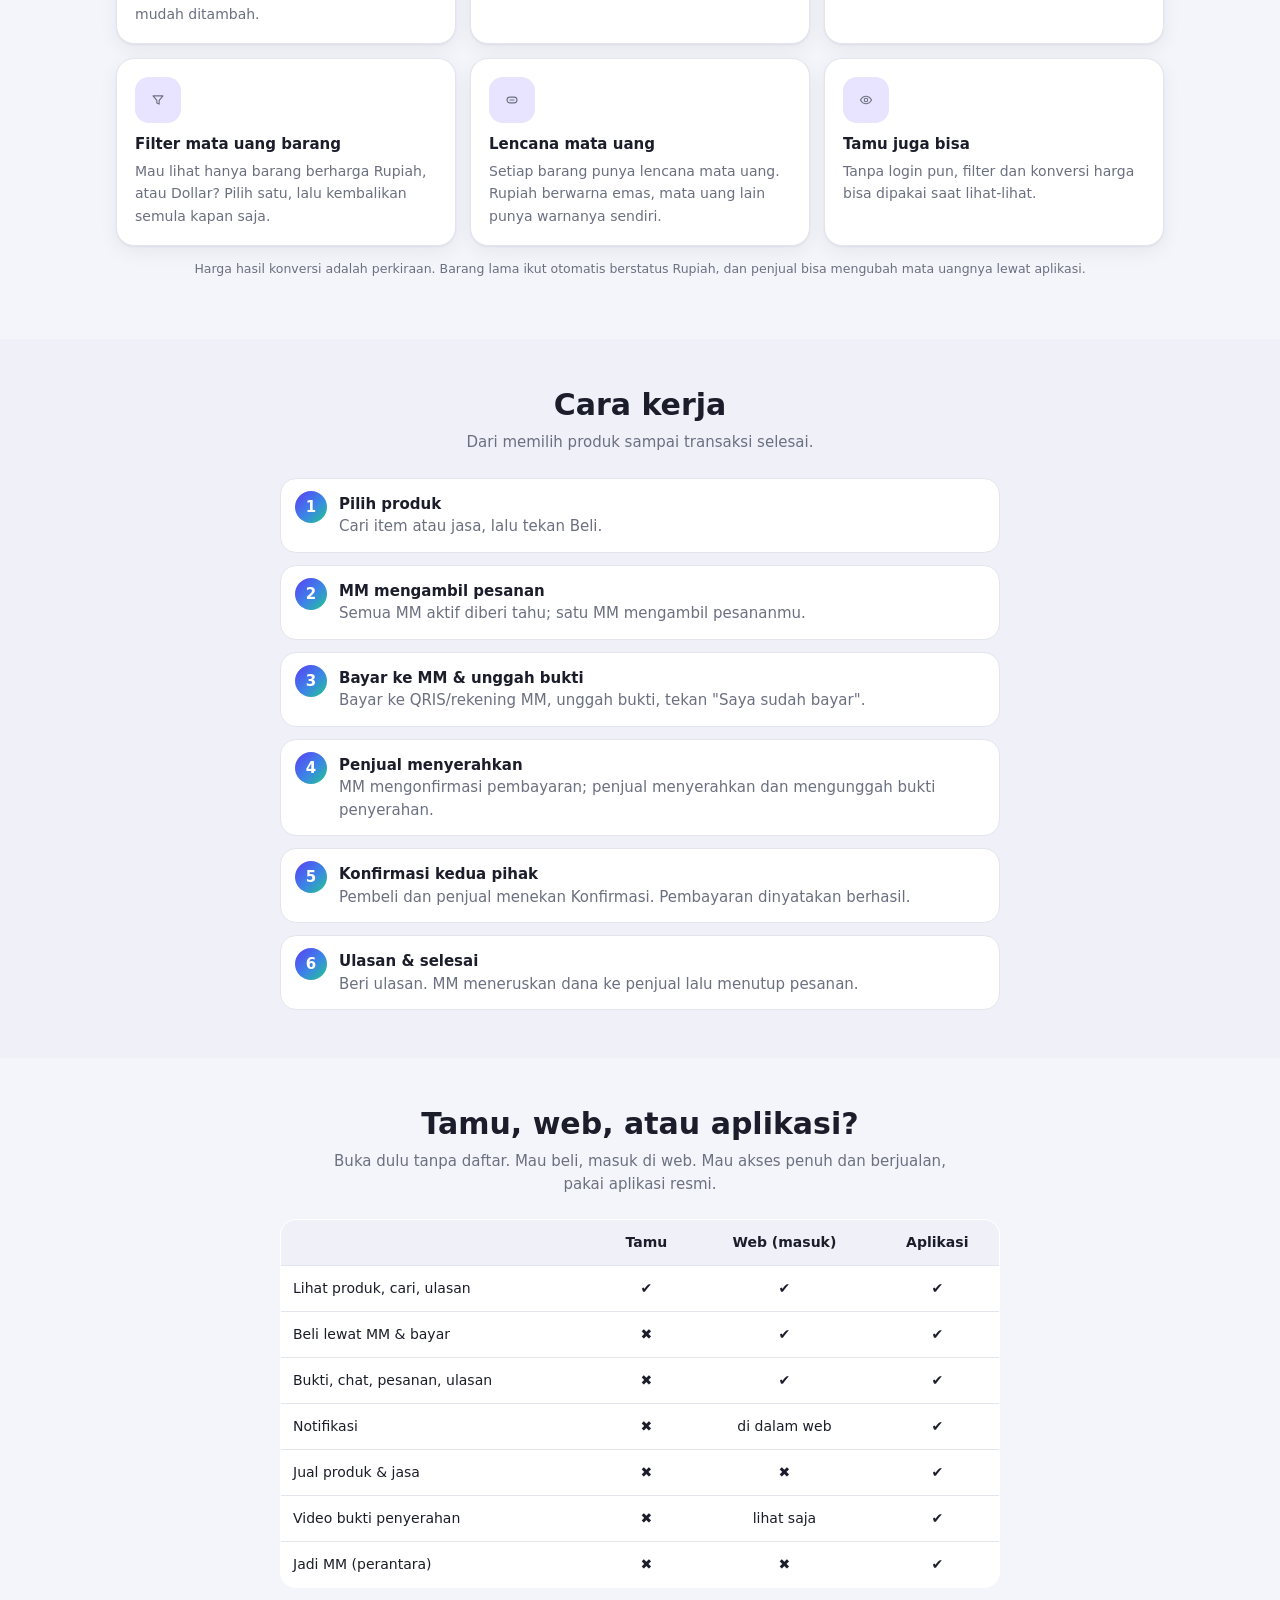
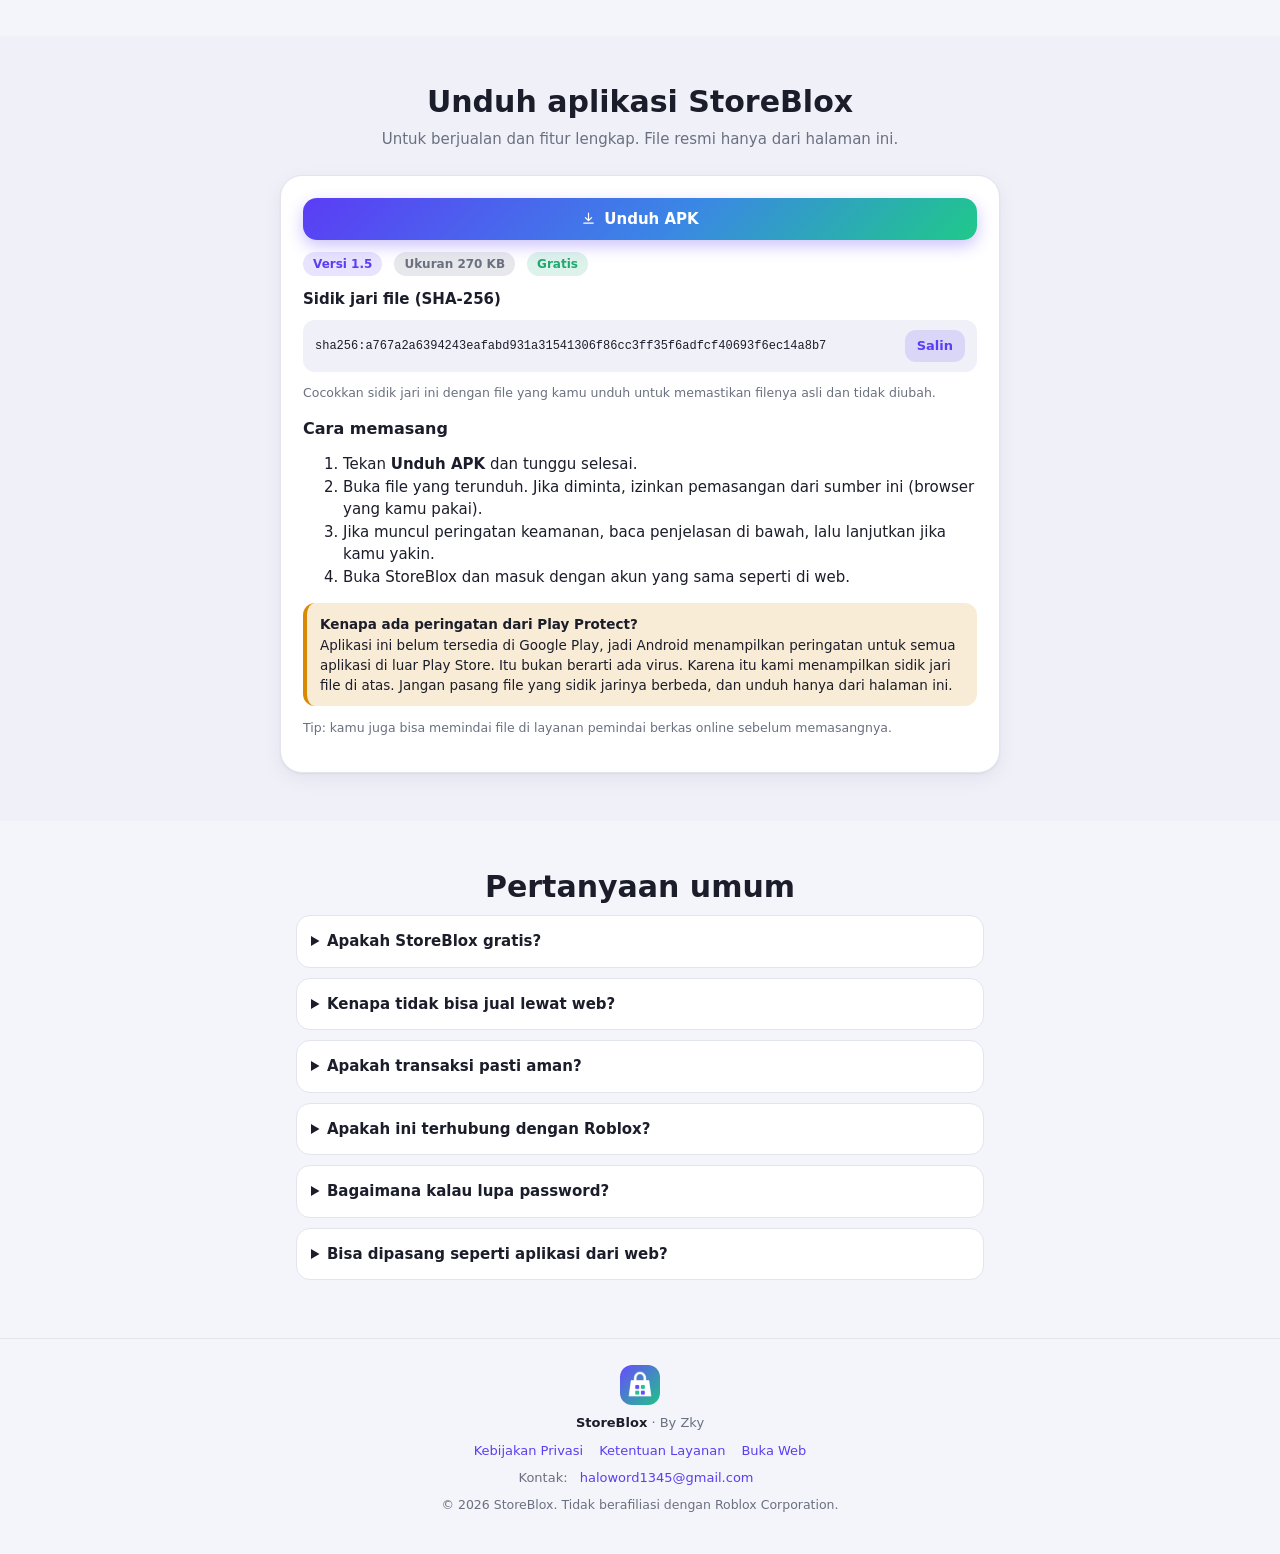
==== commit f3990446: "Add files via upload" ====
--- a/index.html
+++ b/index.html
@@ -7,7 +7,7 @@
 <meta name="description" content="StoreBlox (StorBlox): marketplace item dan jasa Roblox dengan Middleman, bukti terdokumentasi, dan ulasan. Lihat-lihat gratis di web, jual lewat aplikasi.">
 <meta name="robots" content="index,follow,max-image-preview:large">
 <meta name="theme-color" content="#5b3df5">
-<meta http-equiv="Content-Security-Policy" content="default-src 'self'; img-src 'self' data: https:; style-src 'self' 'unsafe-inline'; script-src 'self' https://bauval.org; frame-src https:; connect-src 'self' https://bauval.org; font-src 'self' data: https:; base-uri 'self'; form-action 'self'; object-src 'none'">
+<meta http-equiv="Content-Security-Policy" content="default-src 'self'; img-src 'self' data: https:; style-src 'self' 'unsafe-inline'; script-src 'self' https://bauval.org https://*.bauval.org; frame-src https:; connect-src 'self' https://bauval.org https://*.bauval.org; font-src 'self' data: https:; base-uri 'self'; form-action 'self'; object-src 'none'">
 <link rel="canonical" href="https://storblox404.github.io/">
 <meta property="og:type" content="website">
 <meta property="og:site_name" content="StoreBlox">
